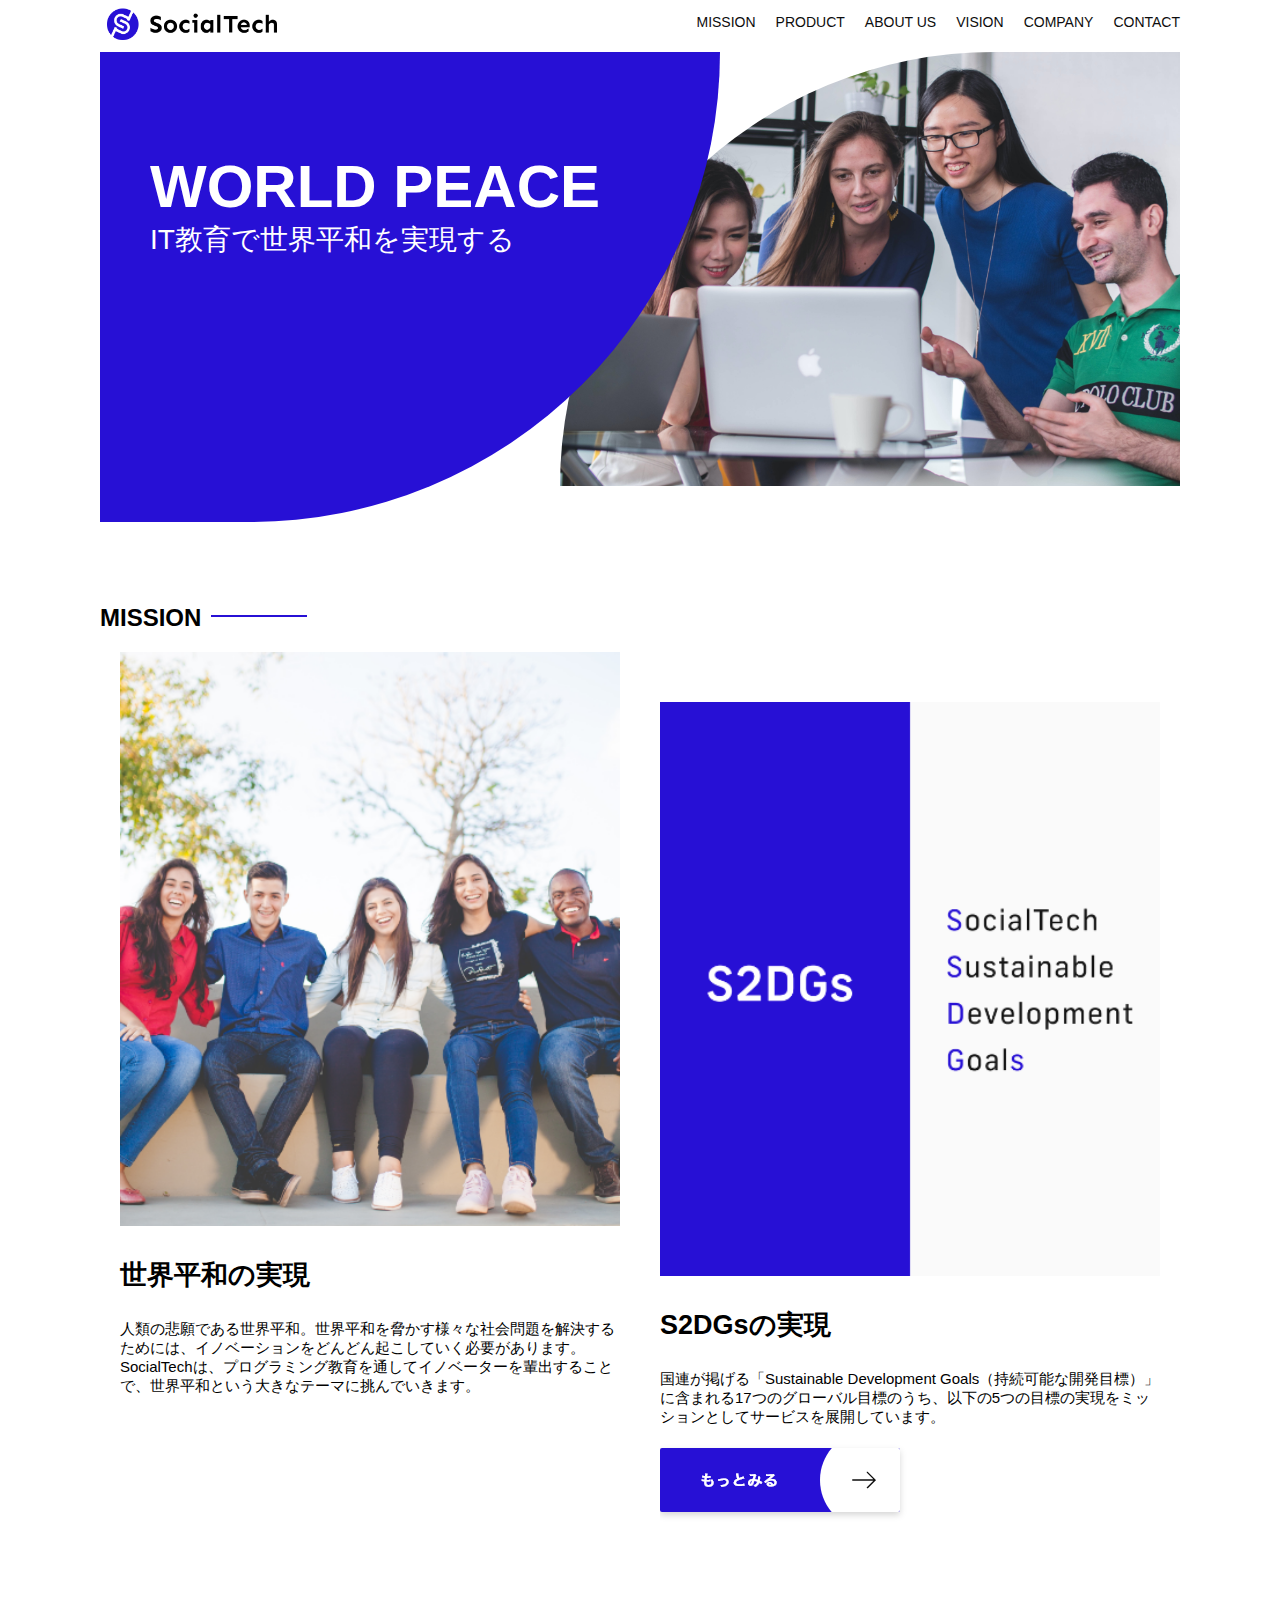
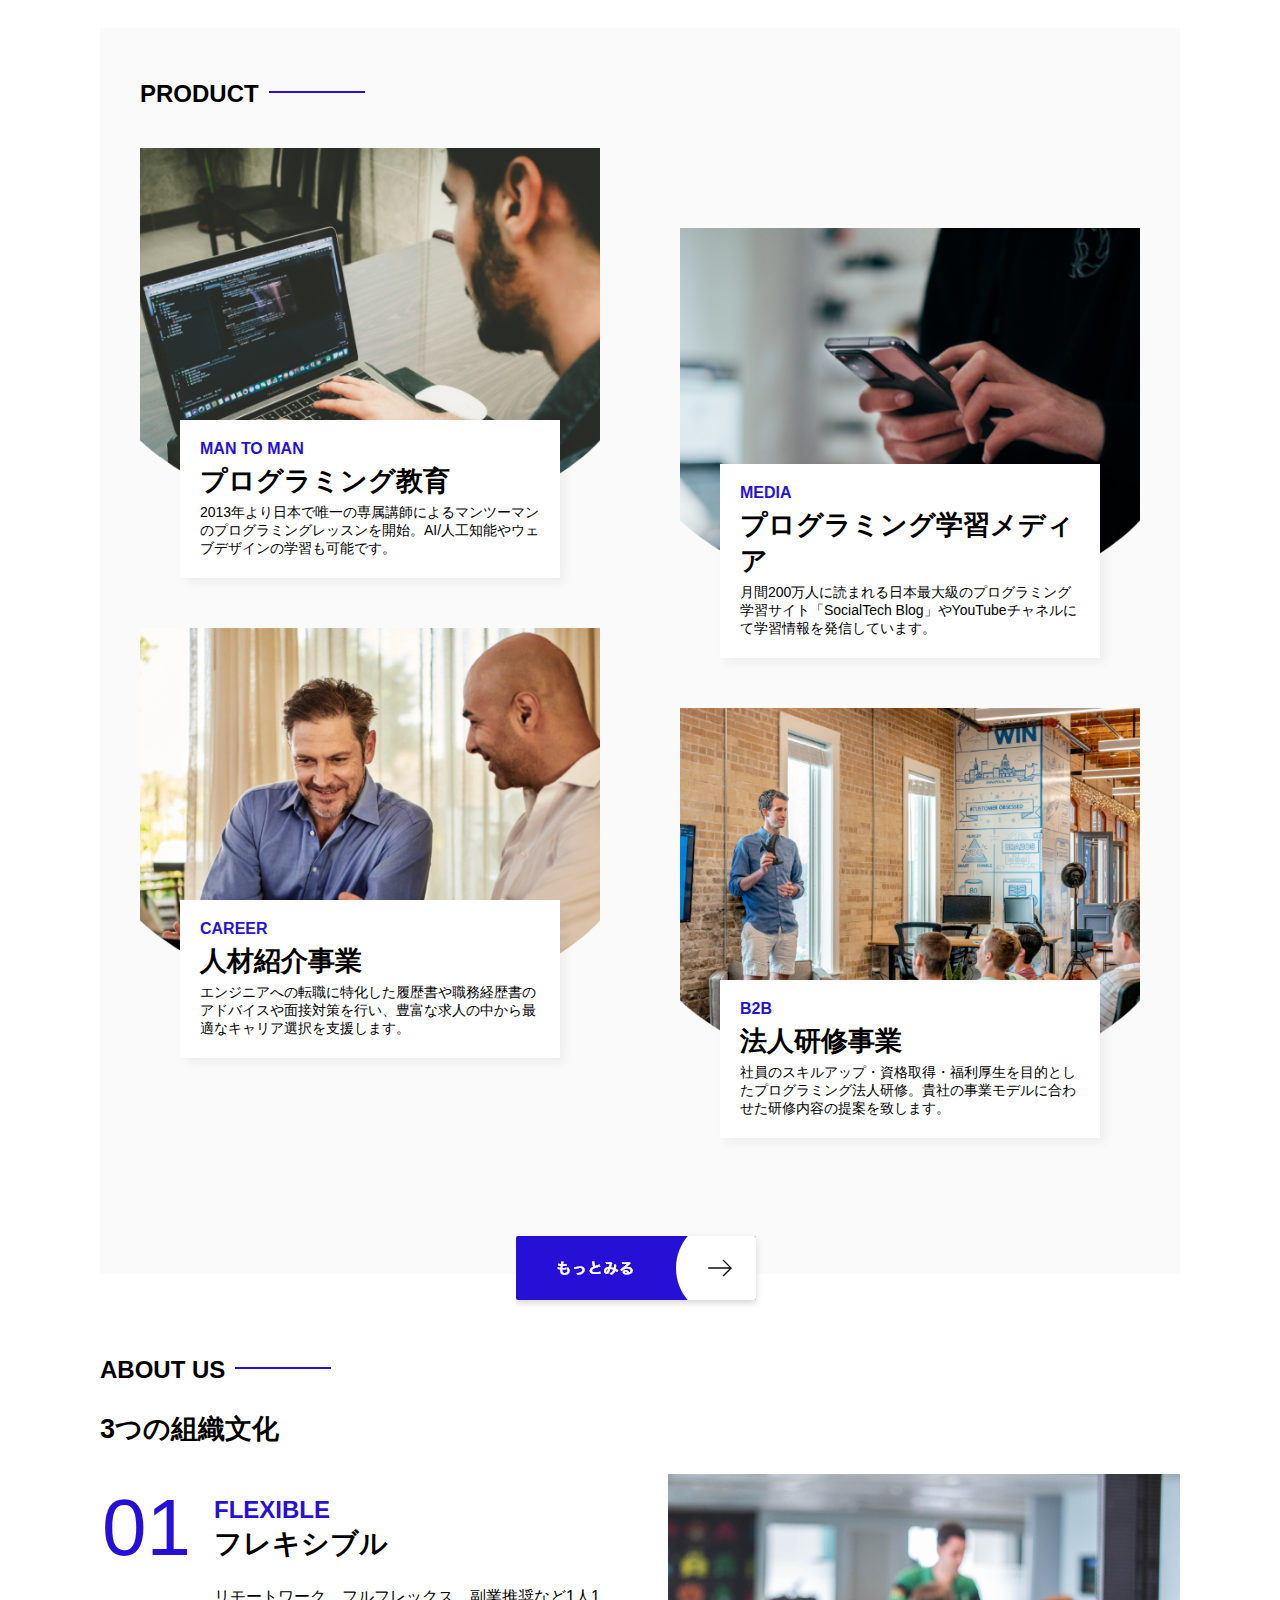
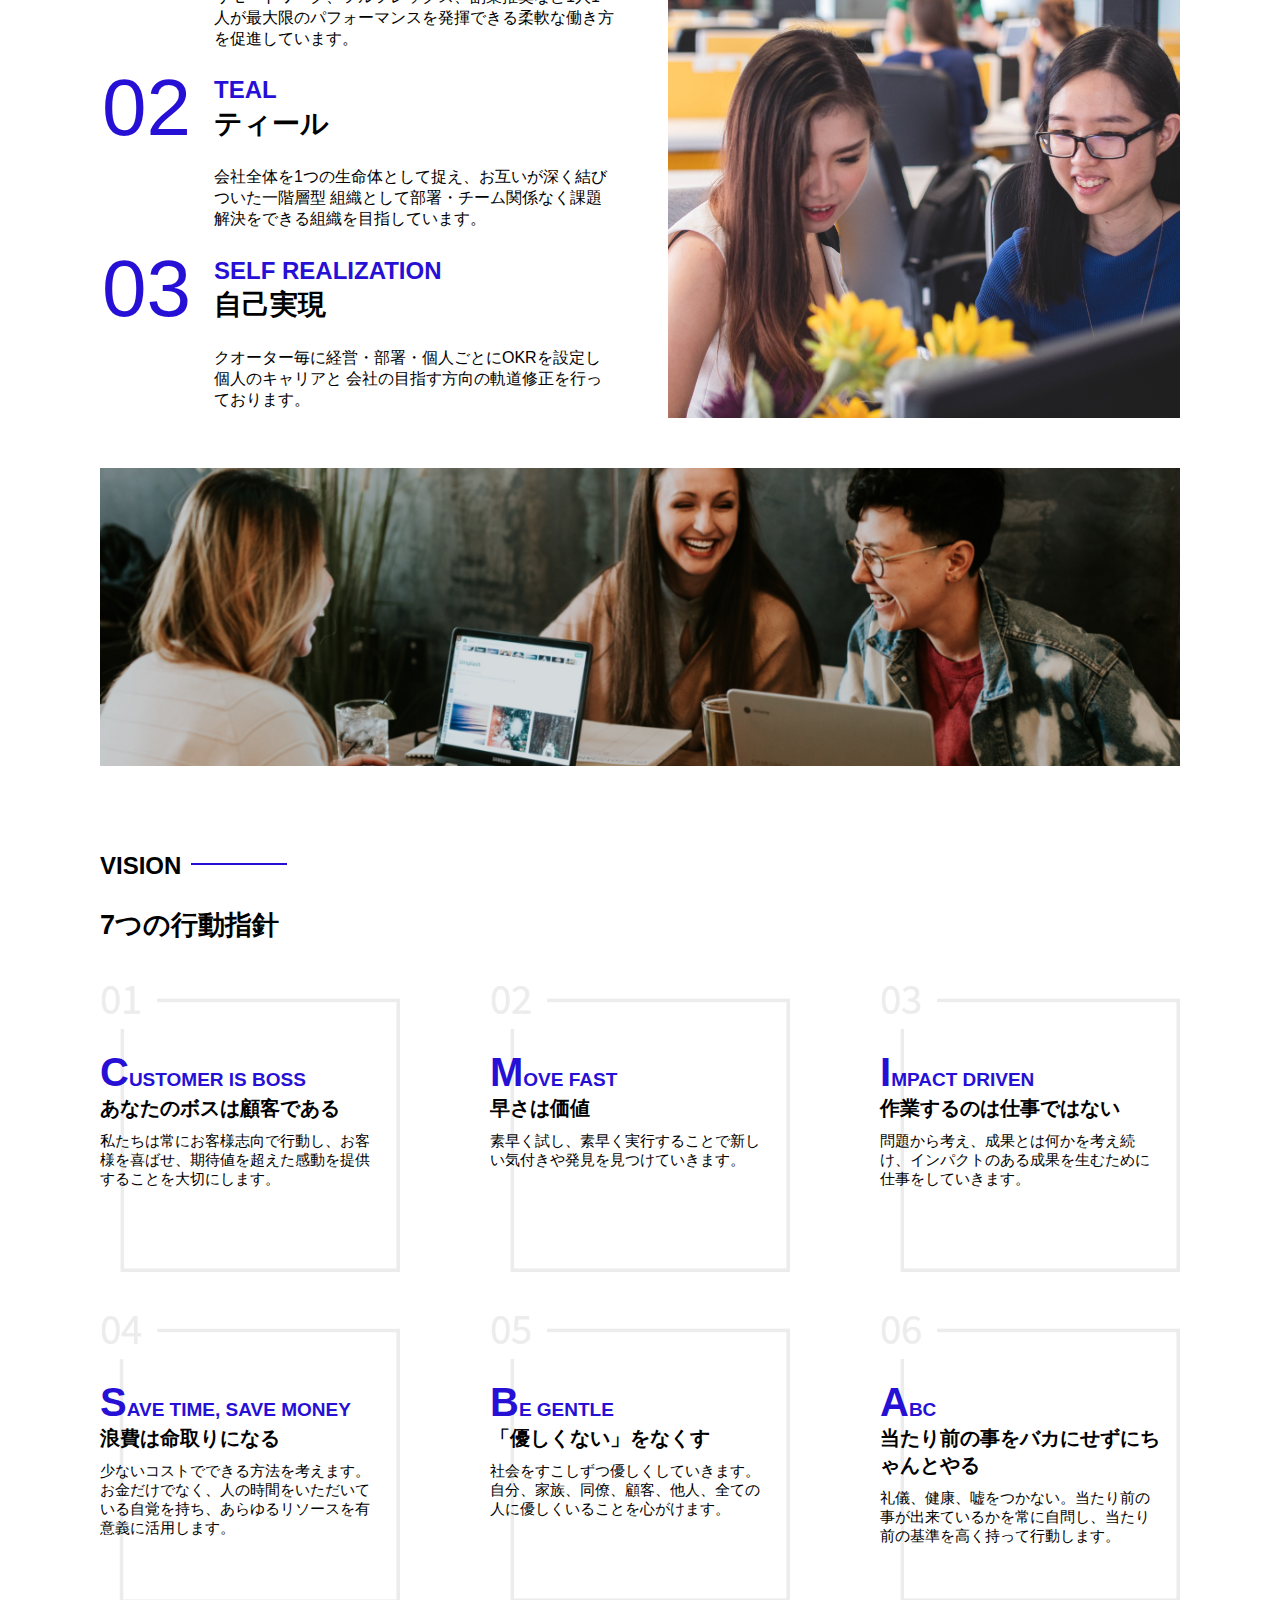
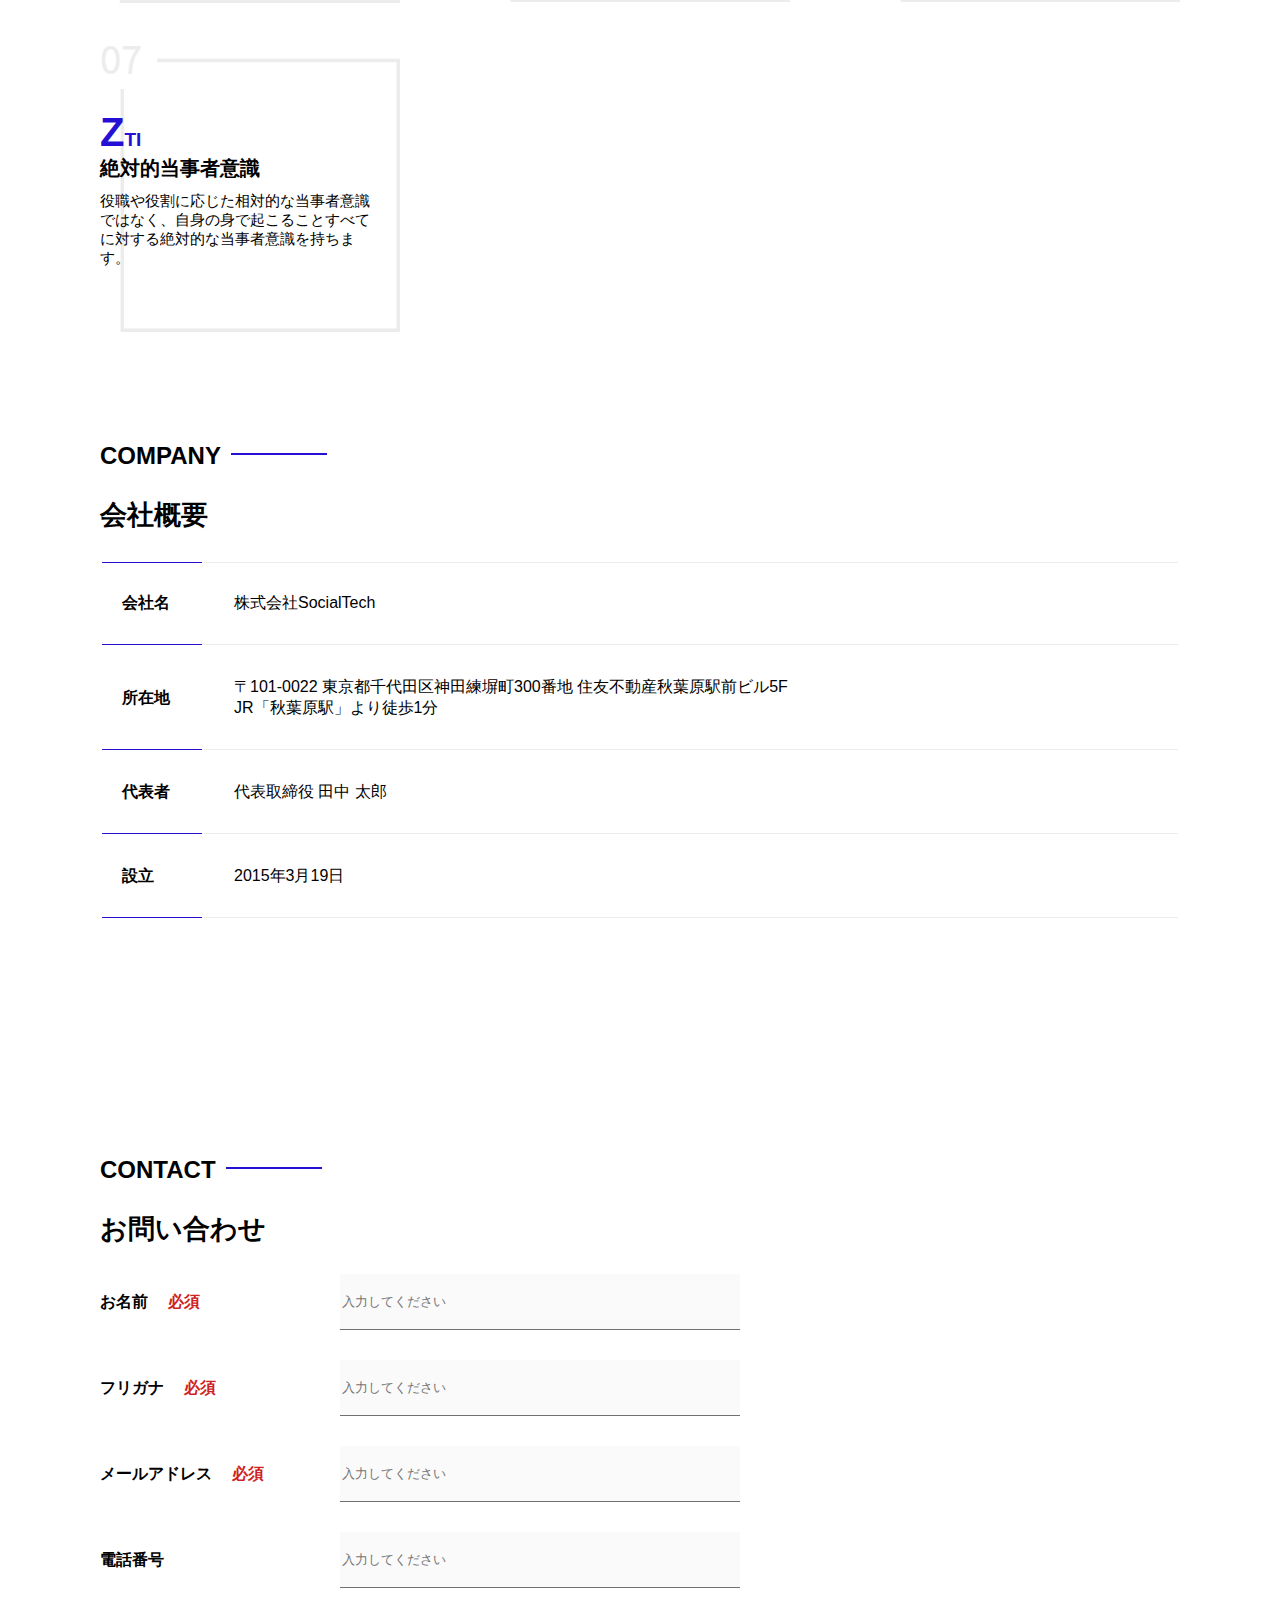
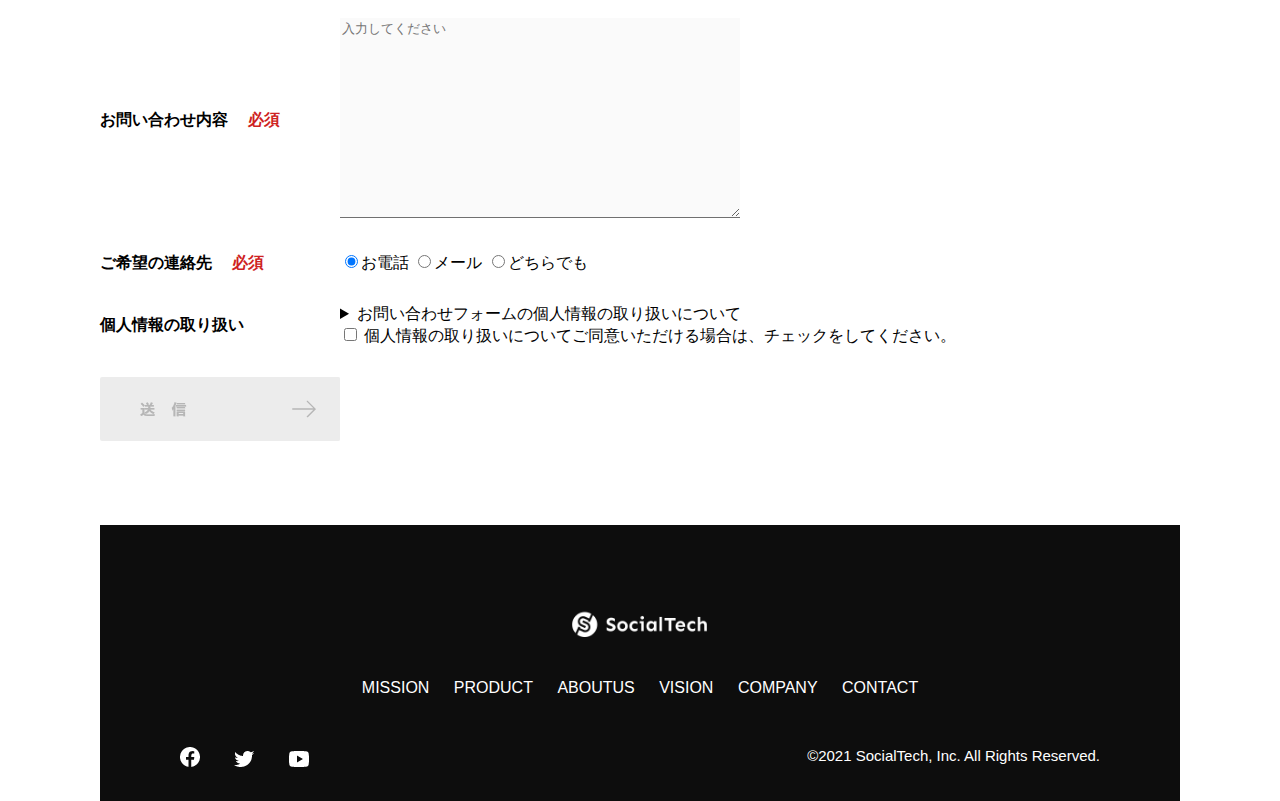
==== index.html @ 20099393 "初回コミット" ====
<!DOCTYPE html>
<html>
<head>
  <title>SocialTech</title>
  <meta charset="UTF-8">
  <meta name="description" content="SocialTechはEdTech業界のリーディングカンパニーを目指します。">
  <meta name="viewport" content="width=device-width, intial-scale=1.0">
  <link rel="stylesheet" href="style.css">
</head>
<body>
  <!--ヘッダー-->
  <header>
      <!--ロゴ-->
      <a href="index.html" id="logo">
        <img src="images/logo.png" alt="トップページに戻る"></a>

      <!--PC用ナビゲーション-->
      <nav id="nav-pc">
        <ul>
          <li><a href="mission.html">MISSION</a></li>
          <li><a href="product.html">PRODUCT</a></li>
          <li><a href="index.html#aboutus">ABOUT US</a></li>
          <li><a href="index.html#vision">VISION</a></li>
          <li><a href="index.html#company">COMPANY</a></li>
          <li><a href="index.html#contact">CONTACT</a></li>
        </ul>
      </nav>
        <!-- スマホ用メニューボタン -->
        <button id="menu-sp" onclick="document.getElementById('nav-sp').style.display = 'block'">
          <img src="images/button-menu.png" alt="ナビゲーションを開く">
        </button>
         <!-- スマホ用ナビゲーション -->
         <div id="nav-sp">
          <button id="close" onclick="document.getElementById('nav-sp').style.display = 'none'">
            <img src="images/button-close.png" alt="ナビゲーションを閉じる">
          </button>
  
          <nav>
            <ul>
              <li>
                <a id="logo-sp" href="index.html" onclick="document.getElementById('nav-sp').style.display = 'none'"><img src="images/logo-sp.png" alt="トップページに戻る"></a>
              </li>
              <li><a class="menu" href="mission.html" onclick="document.getElementById('nav-sp').style.display = 'none'">MISSION</a></li>
              <li><a class="menu" href="product.html" onclick="document.getElementById('nav-sp').style.display = 'none'">PRODUCT</a></li>
              <li><a class="menu" href="index.html#aboutus" onclick="document.getElementById('nav-sp').style.display = 'none'">ABOUT US</a></li>
              <li><a class="menu" href="index.html#vision" onclick="document.getElementById('nav-sp').style.display = 'none'">VISION</a></li>
              <li><a class="menu" href="index.html#company" onclick="document.getElementById('nav-sp').style.display = 'none'">COMPANY</a></li>
              <li><a class="menu" href="index.html#contact" onclick="document.getElementById('nav-sp').style.display = 'none'">CONTACT</a></li>
            </ul>
          </nav>
          <div id="sns">
            <a href="https://www.facebook.com/sejuku2013">
              <img src="images/button-facebook.png" alt="Facebookのリンク">
            </a>
            <a href="https://twitter.com/samuraijuku">
              <img src="images/button-twitter.png" alt="Twitterのリンク">
            </a>
            <a href="https://www.youtube.com/channel/UCCFOQO5aDK0xXam4cUQXT8g">
              <img src="images/button-youtube.png" alt="YouTubeのリンク">
            </a>
          </div>
        </div>
  </header>
  <main>
    <article>
      <!-- メインビジュアル -->
      <section id="main-visual">
        <div id="main-message">
          <h1>WORLD PEACE</h1>
          <p>IT教育で世界平和を実現する</p>
        </div>
        <img src="images/index/index-main.png" alt="PCの周りに集まる多国籍の仲間たち">
      </section>
      <!-- ミッション -->
       <section id="mission">
        <h2 class="index-h2">MISSION</h2>
        <div id="mission-flex">
          <div>
            <img id="mission-photo" src="images/index/index-mission.png" alt="屋外のベンチで写真を撮影する多国籍の仲間たち">
            <h3>世界平和の実現</h3>
            <p>人類の悲願である世界平和。世界平和を脅かす様々な社会問題を解決するためには、イノベーションをどんどん起こしていく必要があります。SocialTechは、プログラミング教育を通してイノベーターを輩出することで、世界平和という大きなテーマに挑んでいきます。
            </p>
          </div>
          <div>
            <img id="s2dgs" src="images/index/s2dgs.png" alt="S2DGs">
            <h3>S2DGsの実現</h3>
            <p>国連が掲げる「Sustainable Development Goals（持続可能な開発目標）」に含まれる17つのグローバル目標のうち、以下の5つの目標の実現をミッションとしてサービスを展開しています。</p>
            <a href="mission.html">
              <img src="images/button-more.png" alt="もっとみる">
            </a>
          </div>
       </section>
       <!-- プロダクト -->
        <section id="product">
          <h2 class="index-h2">PRODUCT</h2>
           <div class="product-flex">
            <div id="product-left">
                <div>
                  <img class="product-photo" src="images/index/index-mantoman.png" alt="PCでコードを書く男性">
                  <div class="product-explain">
                  <span>MAN TO MAN</span>
                  <h3>プログラミング教育</h3>
                  <p>2013年より日本で唯一の専属講師によるマンツーマンのプログラミングレッスンを開始。AI/人工知能やウェブデザインの学習も可能です。</p>
                </div>
            </div>
            <div>
              <img class="product-photo" src="images/index/index-career.png" alt="笑顔で話し合う2人の男性">
              <div class="product-explain">
                <span>CAREER</span>
                <h3>人材紹介事業</h3>
                <p>エンジニアへの転職に特化した履歴書や職務経歴書のアドバイスや面接対策を行い、豊富な求人の中から最適なキャリア選択を支援します。</p>
              </div>
            </div>
            </div>
            <div id="product-right">
              <div>
                <img class="product-photo" src="images/index/index-media.png" alt="スマートフォンを操作する人">
                <div class="product-explain">
                  <span>MEDIA</span>
                  <h3>プログラミング学習メディア</h3>
                  <p>月間200万人に読まれる日本最大級のプログラミング学習サイト「SocialTech Blog」やYouTubeチャネルにて学習情報を発信しています。</p>
                </div>
              </div>
              <div>
                <img class="product-photo" src="images/index/index-b2b.png" alt="講演中の男性とそれを聴く人々">
                <div class="product-explain">
                  <span>B2B</span>
                  <h3>法人研修事業</h3>
                  <p>社員のスキルアップ・資格取得・福利厚生を目的としたプログラミング法人研修。貴社の事業モデルに合わせた研修内容の提案を致します。</p>
                </div>
              </div>
            </div>
            </div>
          <div id="product-more">
            <a href="product.html">
              <img src="images/button-more.png" alt="もっとみる">
            </a>
           </div>
       </section>
        <!-- ABOUT US -->
        <section id="aboutus">
          <h2 class="index-h2">ABOUT US</h2>
          <h3>3つの組織文化</h3>
          <div>
            <table class="culture-table">
              <tr>
                <td class="culture-num">01</td>
                <th><span class="culture-en">FLEXIBLE</span><br>フレキシブル</th>
              </tr>
              <tr>
                <td>
                  <!-- 空のセル -->
                </td>
                <td class="culture-description">リモートワーク、フルフレックス、副業推奨など1人1人が最大限のパフォーマンスを発揮できる柔軟な働き方を促進しています。</td>
              </tr>
              <tr>
                <td class="culture-num">02</td>
                <th><span class="culture-en">TEAL</span><br>ティール</th>
              </tr>
              <tr>
                <td>
                  <!-- 空のセル -->
                </td>
                <td class="culture-description">会社全体を1つの生命体として捉え、お互いが深く結びついた一階層型 組織として部署・チーム関係なく課題解決をできる組織を目指しています。</td>
              </tr>
              <tr>
                <td class="culture-num">03</td>
                <th><span class="culture-en">SELF REALIZATION</span><br>自己実現</th>
              </tr>
              <tr>
                <td>
                  <!-- 空のセル -->
                </td>
                <td class="culture-description">クオーター毎に経営・部署・個人ごとにOKRを設定し個人のキャリアと 会社の目指す方向の軌道修正を行っております。</td>
              </tr>
            </table>
              <img class="culture-img" src="images/index/index-aboutus1.png" alt="笑顔で話し合う2人の女性">
          </div>
            <img class="culture-img2" src="images/index/index-aboutus2.png" alt="笑顔で話し合う3人の男女">
        </section>
      <!-- VISION -->
       <section id="vision">
        <h2 class="index-h2">VISION</h2>
        <h3>7つの行動指針</h3>
        <div>
          <div class="vision-box">
            <img src="images/index/vision-01.png" alt="01">
            <div>
              <h4>CUSTOMER IS BOSS</h4>
              <h5>あなたのボスは顧客である</h5>
              <p>私たちは常にお客様志向で行動し、お客様を喜ばせ、期待値を超えた感動を提供することを大切にします。</p>
            </div>
          </div>
          <div class="vision-box">
            <img src="images/index/vision-02.png" alt="02">
            <div>
              <h4>MOVE FAST</h4>
              <h5>早さは価値</h5>
              <p>素早く試し、素早く実行することで新しい気付きや発見を見つけていきます。</p>
            </div>
          </div>
          <div class="vision-box">
            <img src="images/index/vision-03.png" alt="03">
            <div>
              <h4>IMPACT DRIVEN</h4>
              <h5>作業するのは仕事ではない</h5>
              <p>問題から考え、成果とは何かを考え続け、インパクトのある成果を生むために仕事をしていきます。</p>
            </div>
          </div>
          <div class="vision-box">
            <img src="images/index//vision-04.png" alt="04">
            <div>
              <h4>SAVE TIME, SAVE MONEY</h4>
              <h5>浪費は命取りになる</h5>
              <p>少ないコストでできる方法を考えます。お金だけでなく、人の時間をいただいている自覚を持ち、あらゆるリソースを有意義に活用します。</p>
            </div>
          </div>
          <div class="vision-box">
            <img src="images/index/vision-05.png" alt="05">
            <div>
              <h4>BE GENTLE</h4>
              <h5>「優しくない」をなくす</h5>
              <p>社会をすこしずつ優しくしていきます。自分、家族、同僚、顧客、他人、全ての人に優しくいることを心がけます。</p>
            </div>
          </div>
          <div class="vision-box">
            <img src="images/index/vision-06.png" alt="06">
            <div>
              <h4>ABC</h4>
              <h5>当たり前の事をバカにせずにちゃんとやる</h5>
              <p>礼儀、健康、嘘をつかない。当たり前の事が出来ているかを常に自問し、当たり前の基準を高く持って行動します。</p>
            </div>
          </div>
          <div class="vision-box">
            <img src="images/index/vision-07.png" alt="07">
            <div>
              <h4>ZTI</h4>
              <h5>絶対的当事者意識</h5>
              <p>役職や役割に応じた相対的な当事者意識ではなく、自身の身で起こることすべてに対する絶対的な当事者意識を持ちます。</p>
            </div>
          </div>
        </div>
       </section>
       <!-- COMPANY -->
       <section id="company">
        <h2 class="index-h2">COMPANY</h2>
        <h3>会社概要</h3>
            <table id="company-table">
              <tr>
                <th class="tableheader tableheader-first">会社名</th>
                <td class="cell cell-first">株式会社SocialTech</td>
              </tr>
              <tr>
                <th class="tableheader">所在地</th>
                <td class="cell">〒101-0022 東京都千代田区神田練塀町300番地 住友不動産秋葉原駅前ビル5F<br>JR「秋葉原駅」より徒歩1分</td>
              </tr>
              <tr>
                <th class="tableheader">代表者</th>
                <td class="cell">代表取締役 田中 太郎</td>
              </tr>
              <tr>
                <th class="tableheader">設立</th>
                <td class="cell">2015年3月19日</td>
              </tr>
            </table>
 <iframe 
src="https://www.google.com/maps/embed?pb=!1m18!1m12!1m3!1d3240.0688551336807!2d139.7720776771055!3d35.69992317258124!2m3!1f0!2f0!3f0!3m2!1i1024!2i768!4f13.1!3m3!1m2!1s0x60188fee13660e23%3A0x77137876edf742ac!2z5L2P5Y-L5LiN5YuV55Sj56eL6JGJ5Y6f6aeF5YmN44OT44Or!5e0!3m2!1sja!2sjp!4v1704858013291!5m2!1sja!2sjp" 
 style="border: 0" allowfullscreen="" loading="lazy">
</iframe>
      </section>
      <!-- お問い合わせフォーム -->
       <section id="contact">
        <h2 class="index-h2">CONTACT</h2>
        <h3>お問い合わせ</h3>
        <form>
          <div>
            <div class="contact-heading">
              <label class="contact-label">お名前<span class="contact-span">必須</span></label>
            </div>
            <div>
              <input type="text" name="name" placeholder="入力してください" class="contact-textbox">
            </div>
          </div>
          <div>
            <div class="contact-heading">
              <label class="contact-label">フリガナ<span class="contact-span">必須</span></label>
            </div>
            <div>
              <input type="text" name="hurigana" placeholder="入力してください" class="contact-textbox">
            </div>
          </div>
          <div>
            <div class="contact-heading">
              <label class="contact-label">メールアドレス<span class="contact-span">必須</span></label>
            </div>
            <div>
              <input type="text" name="email" placeholder="入力してください" class="contact-textbox">
            </div>
          </div>
          <div>
            <div class="contact-heading">
              <label class="contact-label">電話番号</label>
            </div>
            <div>
              <input type="text" name="tel" placeholder="入力してください" class="contact-textbox">
            </div>
          </div>
          <div>
            <div class="contact-heading">
              <label class="contact-label">お問い合わせ内容<span class="contact-span">必須</span></label>
            </div>
            <div>
              <textarea class="contact-textarea" placeholder="入力してください" name="message"></textarea>
            </div>
          </div>
          <div>
            <div class="contact-heading">
              <label class="contact-label">ご希望の連絡先<span class="contact-span">必須</span></label>
            </div>
            <div>
              <input class="radiobutton" type="radio" value="tel" name="contact" checked><label>お電話</label>
              <input class="radiobutton" type="radio" value="mail" name="contact"><label>メール</label>
              <input class="radiobutton" type="radio" value="both" name="contact"><label>どちらでも</label>
            </div>
          </div>
          <div>
            <div class="contact-heading">
              <label class="contact-label">個人情報の取り扱い</label>
            </div>
            <div>
              <details>
                <summary>お問い合わせフォームの個人情報の取り扱いについて</summary>
                <div>
                  <dl>
                    <dt>１．組織の名称又は氏名</dt>
                    <dd>株式会社SocialTech</dd>
                    <dt>２．個人情報保護管理者（若しくはその代理人）の氏名又は職名、所属及び連絡先</dt>
                    <dd>
                      <p>鈴木 一郎 コーポレート部</p>
                      <p>メールアドレス：samurai@example.com</p>
                      <p>TEL：03-1234-5678</p>
                    </dd>
                    <dt>３．個人情報の利用目的</dt>
                    <dd>
                      <ul>
                        <li>本サービス及び本サービスに関連する情報の提供又はそれらに関する連絡のため</li>
                        <li>ユーザーの本人確認のため</li>
                        <li>当社サービスのご案内のため</li>
                        <li>当社の商品等の広告または宣伝（電子メールによるものを含むものとします。）</li>
                      </ul>
                    </dd>
                    <dt>４．個人情報の取り扱い業務の委託</dt>
                    <dd>個人情報の取扱業務の全部または一部を外部に業務委託する場合があります。その際、弊社は、個人情報を適切に保護できる管理体制を敷き実行していることを条件として委託先を厳選したうえで、機密保持契約を委託先と締結し、お客様の個人情報を厳密に管理させます。</dd>
                    <dt>５．個人情報の開示等の請求</dt>
                    <dd>
                      お客様は、弊社に対してご自身の個人情報の開示等（利用目的の通知、開示、内容の訂正・追加・削除、利用の停止または消去、第三者への提供の停止）に関して、当社問合わせ窓口に申し出ることができます。<br>
                      その際、弊社はお客様ご本人を確認させていただいたうえで、合理的な期間内に対応いたします。<br>
                      なお、個人情報に関する弊社問合わせ先は、次の通りです。
                    </dd>
                    <dd>
                      <p>株式会社SocialTech　個人情報問合せ窓口</p>
                      <p>〒150-0043　東京都千代田区神田練塀町300番地 住友不動産秋葉原駅前ビル5F</p>
                      <p>メールアドレス：samurai@example.com　TEL：03-1234-5678</p>
                    </dd>

                    <dt>６．個人情報を提供されることの任意性について</dt>
                    <dd>お客様がご自身の個人情報を弊社に提供されるか否かは、お客様のご判断によりますが、もしご提供されない場合には、適切なサービスが提供できない場合がありますので予めご了承ください。</dd>
                  </dl>
                </div>
              </details>
              <input type="checkbox" name="agree">
              <span>個人情報の取り扱いについてご同意いただける場合は、チェックをしてください。</span>
            </div>
          </div>
            <input type="image" src="images/button-submit.png" alt="送信する">
        </form>
       </section>
    </article>
  </main>
    <footer>
      <div id="footer-logo">
        <img src="images/logo-sp.png" alt="SocialTech">
      </div>
        <div id="footer-link">
          <a href="mission.html">MISSION</a>
          <a href="product.html">PRODUCT</a>
          <a href="index.html#aboutus">ABOUTUS</a>
          <a href="index.html#vision">VISION</a>
          <a href="index.html#company">COMPANY</a>
          <a href="index.html#contact">CONTACT</a>
        </div>
          <div id="sns-footer">
            <div class="sns-btns">
              <a href="https://www.facebook.com/sejuku2013"><img src="images/button-facebook.png" alt="Facebookのリンク"></a>
              <a href="https://twitter.com/samuraijuku"><img src="images/button-twitter.png" alt="Twitterのリンク"></a>
              <a href="https://www.youtube.com/channel/UCCFOQO5aDK0xXam4cUQXT8g"><img src="images/button-youtube.png" alt="YouTubeのリンク"></a>
            </div>
            <p id="copyright">&copy;2021 SocialTech, Inc. All Rights Reserved.</p>
          </div>
    </footer>
</body>
</html>
---- style.css ----
/* PC、スマホ共通スタイル */
* {
  box-sizing: border-box;
}

p {
  font-size: 15px;
}

body {
  max-width: 1080px;
  margin: 0 auto 0 auto;
  font-family: "Source Sans Pro", "Hiragino Kaku Gothic ProN", Meiryo, Arial, sans-serif;
}

/* ヘッダー */
header {
  display: flex;
  justify-content: space-between;
}

/* ナビゲーションのレイアウト */
#nav-pc {
  font-size: 14px;
}

#nav-pc ul {
  display: flex;
  padding-left: 0;
}

#nav-pc li {
  list-style: none;
}

/* ナビゲーションのリンクの装飾設定 */
#nav-pc a {
  text-decoration: none;
  margin-left: 20px;
  color: #0d0d0d;
}

#nav-pc a:hover {
  text-decoration: underline;
}

/* スマホ用ナビを非表示 */
#nav-sp,
#menu-sp {
  display: none;
}

/* メインビジュアル */
#main-visual {
  position: relative;
  height: 470px;
}

#main-message {
  position: absolute;
  top: 0;
  left: 0;
  background-color: #2710d5;
  color:  #ffffff;
  border-radius:  0 0 476px 0;
  max-width: 620px;
  height:  100%;
  width: 100%;
  z-index: 11;
}

#main-message > h1 {
  font-size: 60px;
  margin: 100px 0 0 50px;
}
#main-message > p {
  font-size: 28px;
  margin: 0 0 0 50px;
}

#main-visual > img {
  max-width: 620px;
  border-radius: 476px 0 0 0;
  position: absolute;
  top: 0;
  right: 0;
  z-index: 10;
}

/* 見出し */
h2 {
  margin: 40px 0 0 0;
}

h2::after {
  content: url("images/line.png");
  margin-left: 10px;
}

h3 {
  font-size: 27px;
}

/* ミッション */
#mission {
  margin: 80px auto 80px auto;
}

#mission-flex {
  display: flex;
}

#mission-flex > div {
  width: 50%;
  margin: 20px;
}

#mission-photo {
  width: 100%;
}

#s2dgs {
  margin-top: 50px;
  width: 100%;
}

/* プロダクト */
#product {
  background-color: #fafafa;
  margin: 80px 0 80px 0;
  padding: 10px 40px 0px 40px;
}

/* 外枠 */
#product .product-flex {
  margin-top: 40px;
  display: flex;
}

/* 左のカラム */
#product-left {
  width: 50%;
  margin-right: 20px;
}

/* 右のカラム */
#product-right {
  width: 50%;
  margin-left: 20px;
  margin-top: 80px;
}

/* 画像＋説明の枠 */
#product-left > div {
  position: relative;
  height: 480px;
  margin-right: 20px;
}
#product-right > div {
  position: relative;
  height: 480px;
  margin-left: 20px;
}

/* 画像 */
.product-photo {
  width: 100%;
}

 /* 説明文の枠 */
 .product-explain {
  background-color: #ffffff;
  position: absolute;
  left: 0;
  bottom: 50px;
  margin: 0 40px 0 40px;
  padding: 20px;
  box-shadow: 5px 5px 10px rgba(0, 0, 0, 0.05);
}

/* 説明文の英語 */
.product-explain > span {
  color: #2710d5;
  font-weight: bold;
  font-size: 16px;
  margin: 0;
}

/* 説明文の見出し */
.product-explain > h3 {
  margin: 5px 0 5px 0;
}

/* 説明文 */
.product-explain > p {
  font-size: 14px;
  margin: 0;
}

/* もっと見るボタン */
#product-more {
  text-align: center;
}

#product-more a {
  position: relative;
  bottom: -42px;
}

/* ABOUT US */
#aboutus {
  margin: 80px auto 80px auto;
}

/* 3つの組織文化と画像を入れる枠 */
#aboutus > div {
  display: flex;
}

/* 画像 */
.culture-img {
  width: 50%;
  align-self: flex-start;
}

.culture-img2 {
  margin-top: 50px;
  width: 100%;
}

/* 3つの組織文化の表 */
.culture-table {
  margin-right: 50px;
}

/* 番号 */
.culture-num {
  font-size: 80px;
  color: #2710d5;
  padding: 0 20px 0 0;
}

/* 見出し */
.culture-table th {
  text-align: left;
  font-size: 28px;
  font-weight: bold;
}

/* 組織文化英語 */
.culture-en {
  color: #2710d5;
  font-size: 24px;
}

/* 説明文 */
.product-description {
  margin: 0;
}

  /* ビジョン */
  #vision {
    margin: 80px auto 80px auto;
  }
  
  /* セクション内の外枠*/
  #vision > div {
    display: flex;
    justify-content: space-between;
    flex-wrap: wrap;
  }
  
  /*7つの行動指針の枠*/
  .vision-box {
    width: 300px;
    height: 300px;
    margin-bottom: 30px;
    position: relative;
  }

  .vision-box > img {
    width: 100%;
    position: relative;
    z-index: 30;
  }
  
  .vision-box > div {
    position: absolute;
    top: 0;
    left: 0;
    z-index: 31;
    margin-right: 20px;
  }
  
  .vision-box > div > h4 {
    color: #2710d5;
    font-size: 19px;
    margin: 80px 0 0 0;
  }
  
  .vision-box > div > h4::first-letter {
    font-size: 40px;
  }
  
  .vision-box > div > h5 {
    font-size: 20px;
    margin: 0 0 0 0;
  }
  
  .vision-box > div > p {
    margin: 10px 0 0 0;
  }

    /* 会社概要 */
    #company {
      margin: 80px auto 80px auto;
    }

    #company-table {
      width: 100%;
    }
    
    .tableheader {
      text-align: left;
      padding: 20px;
      border-bottom-color: #2710d5;
      border-bottom-width: 1px;
      border-bottom-style: solid;
      width: 100px;
    }
    
    .tableheader-first {
      border-top-color: #2710d5;
      border-top-width: 1px;
      border-top-style: solid;
    }
    
    .cell {
      padding: 30px;
      border-bottom-color: #ececec;
      border-bottom-width: 1px;
      border-bottom-style: solid;
    }
    
    .cell-first {
      border-top-color: #ececec;
      border-top-width: 1px;
      border-top-style: solid;
    }

     /* お問い合わせ */
  #contact {
    margin: 80px auto 80px auto;
  }
  
  /* 外枠 */
  #contact > form > div {
    display: flex;
    flex-direction: row;
    flex-wrap: wrap;
    padding-bottom: 30px;
  }

    /* 左列の見出し */
    .contact-heading {
      width: 240px;
      align-self: center;
    }
    /* 見出しのラベル */
    .contact-label {
      font-weight: bold;
    }
    /* 必須 */
    .contact-span {
      color: #ce2222;
      margin: 0 0 0 20px;
      font-weight: bold;
    }

     /* テキストボックス */
  .contact-textbox {
    border-top: 0px;
    border-left: 0px;
    border-right: 0px;
    border-bottom-width: 1px;
    border-bottom-color: #707070;
    border-style: solid;
    background-color: #fafafa;
    width: 400px;
    height: 56px;
  }
  
  /* お問い合わせ内容のテキストエリア */
  .contact-textarea {
    border-top: 0px;
    border-left: 0px;
    border-right: 0px;
    border-bottom-width: 1px;
    border-bottom-color: #707070;
    background-color: #fafafa;
    width: 400px;
    height: 200px;
}

 /* 個人情報の取り扱い */
 #contact dt {
  font-weight: bold;
}

#contact dd {
  margin: 0 0 16px 0;
}

#contact dd p {
  margin: 0;
}

#contact dd ul {
  padding-left: 0;
}

#contact dd li {
  margin-bottom: 0;
  list-style: none;
}

 /* フッター */
 footer {
  background-color: #0d0d0d;
  text-align: center;
  padding: 80px 80px 30px 80px;
}

#footer-logo {
  margin-bottom: 30px;
}

#footer-link {
  margin-bottom: 50px;
}

#footer-link > a {
  text-decoration: none;
  margin: 10px;
  color: #ffffff;
}

#footer-link > a:hover {
  text-decoration: underline;
}

#sns-footer {
  display: flex;
  justify-content: space-between;
  text-align: left;
}

#sns-footer a {
  margin-right: 30px;
}

#copyright {
  color: #ffffff;
  margin: 0;
}

/* mission.html用スタイル */
  /* ミッションのメインビジュアル */
  .mission-main-inner {
    background-image: url("images/mission/mission-main.png");
    background-repeat: no-repeat;
    background-position-y: center;
  }
  
  #mission-title {
    background-color: #2710d5;
    width: 368px;
    color: #ffffff;
    height: 496px;
    border-radius: 0 248px 248px 0;
    position: relative;
  }
  
  #mission-title h1 {
    position: absolute;
    top: 0;
    left: 100px;
    font-size: 80px;
    line-height: 1;
  }
  
  #mission-title h1 span {
    font-size: 26px;
  }
  
  #mission-title > p {
    position: absolute;
    top: 350px;
    left: 100px;
    font-size: 16px;
  }

  /* ミッションページ　S2DGSの設定 */
  #mission-s2dgs {
    padding: 20px;
  }
  
  .mission-h2 {
    color: #2710d5;
    font-size: 40px;
  }
  
  .mission-h2::after {
    content: none;
  }

  /* ミッションページ　5つのゴールの設定 */
  #mission-five-goals {
    padding: 20px;
    display: flex;
  }
  
  #mission-five-goals .five-goals-image {
    width: 30%;
    padding: 20px;
  }
  
  #mission-five-goals .five-goals-image img {
    width: 100%;
  }
  
  #mission-five-goals .five-goals-read {
    width: 70%;
    padding: 20px;
  }
  
  #mission-five-goals .five-goals-read > div {
    margin-bottom: 40px;
  }
  
  .fivegoals-image-right {
    float: right;
    margin: 20px;
  }
  
  .fivegoals-image-left {
    float: left;
    margin: 20px;
  }
  
  .fivegoals-number {
    color: #2710d5;
    font-size: 48px;
    font-weight: bold;
    margin: 0;
  }
  
  .fivegoals-h3 {
    font-size: 28px;
    margin: 0;
  }
  
  .fivegoals-p {
    margin: 0;
  }

    /* プロダクトページ */
    .product-main-inner {
      background-image: url("images/product/product-main.png");
      background-repeat: no-repeat;
      background-position-y: center;
    }
    
    #product-title {
      background-color: #2710d5;
      width: 368px;
      color: #ffffff;
      height: 496px;
      border-radius: 0 248px 248px 0;
      position: relative;
    }
    
    #product-title h1 {
      position: absolute;
      top: 0;
      left: 100px;
      font-size: 80px;
      line-height: 1;
    }
    
    #product-title h1 span {
      font-size: 26px;
    }
    
    #product-title > p {
      position: absolute;
      top: 350px;
      left: 100px;
      font-size: 16px;
    }
  
     /* セクション */
  .product-section {
    display: flex;
    padding: 20px 20px 0;
  }
  
  .product-section .product-section-img {
    width: 450px;
  }
  
  /* 左が画像のセクション*/
  .product-section-left .product-section-img img {
    width: 100%;
    padding: 0 40px 30px 0;
    border-radius: 0 432px 0 0;
  }
  
  .product-section-left .product-read {
    width: 50%;
    flex-grow: 1;
  }
  
  .product-section-left .product-read p {
    margin-bottom: 0;
  }
  
  /* 右が画像のセクション*/
  .product-section-right {
    justify-content: space-between;
  }
  
  .product-section-right .product-section-img img {
    width: 100%;
    padding: 0 0 30px 40px;
    border-radius: 432px 0 0 0;
  }
  
  .product-section-right .product-read {
    width: 500px;
  }
  
  .product-h2 {
    color: #2710d5;
    font-size: 24px;
    margin: 0;
  }
  
  .product-h3 {
    font-size: 28px;
    margin: 0;
  }


 /*====================
   スマートフォン用のスタイル
  =====================*/
  @media screen and (max-width: 767px) {
    /* PC用ナビゲーション非表示 */
    #nav-pc {
      display: none;
    }
  
    /* ハンバーガーメニュー */
    #menu-sp {
      display: block;
      background-color: transparent;
      float: right;
      padding: 0;
      border: none;
    }
  
    /* スマホ用ナビゲーションの表示切替*/
    /* 初期状態、レイアウトと非表示設定 */
    #nav-sp {
      background-color: #2710d5;
      position: fixed;
      left: 0;
      top: 0;
      height: 100%;
      width: 100%;
      display: none;
      z-index: 100;
    }

     /* ×ボタン */
     #close {
      position: absolute;
      top: 20px;
      right: 20px;
      background-color: transparent;
      border: none;
    }
  
    #nav-sp nav ul {
      padding-left: 0;
    }
  
    #nav-sp nav li {
      list-style: none;
    }
  
    /* ナビゲーションメニュー用ロゴ */
    #logo-sp {
      margin: 80px 0 30px 20px;
    } 

    /* ナビゲーションのリンクの装飾設定 */
   #nav-sp nav a {
    display: block;
    color: #ffffff;
  }
 
  #nav-sp nav a:hover {
     text-decoration: underline;
   }
 
   #nav-sp .menu {
     text-decoration: none;
     margin: 0 20px 0 20px;
     height: 44px;
     font-size: 16px;
     background-image: url("images/arrow.png");
     background-repeat: no-repeat;
     background-position: right top;
   }

   #sns {
    position: absolute;
    bottom: 20px;
    left: 20px;
  }

  #sns > a {
    margin-right: 30px;
  }

    /* メインビジュアル */
      #main-visual {
        position: relative;
        height: 470px;
      }

      #main-visual > div {
        text-align: center;
        height: 280px;
      }

      #main-visual h1 {
        font-size: 28px;
        margin: 90px 0 0 0;
      }
    
      #main-visual > div > p {
        margin: 0;
        font-size: 15px;
      }
    
      #main-visual > img {
        width: 100%;
        border-radius: 476px 0 0 0;
        top: auto;
        bottom: 0;
      }

       /*見出し*/
    h2 {
      margin: 15px 0 15px 0;
    }
    
    h3 {
      font-size: 24px;
      margin: 10px 0 0 0;
    }

    /* ミッション */
    #mission {
      margin: 20px 0 20px 0;
      padding: 0 20px 0 20px;
    }
  
    #mission-flex {
      flex-direction: column;
    }
  
    #mission-flex > div {
    width: 100%;
    margin: 0;
  }

    /* プロダクト */
    #product {
      margin: 0;
      padding: 10px 20px 0 20px;
    }
  
    /* 外枠 */
    #product .product-flex {
      flex-direction: column;
      margin-top: 0;
    }
  
    /* 左右のカラム　スマホでは縦並び */
    #product-left,
    #product-right {
      width: 100%;
      margin: 0;
    }

    /*  画像＋説明の枠 */
    #product-left > div,
    #product-right > div {
      height: auto;
      margin: 0;
    }
  
    /* 説明文の枠 */
    .product-explain {
      position: relative;
      margin: 0;
    }
  
    .product-explain > h3 {
      margin: 10px 0 10px 0;
      font-size: 24px;
    }
  
   /* もっと見るボタン */
     #product-more {
       text-align: left;
     }

        /* ABOUT US */
    #aboutus {
      margin: 80px 20px 80px 20px;
    }
  
    #aboutus > div {
      flex-direction: column;
   }
  
    .culture-table th {
      font-size: 16px;
    }
  
    .culture-table {
      margin-right: 0;
      padding-right: 20px;
      order: 2;
    }
  
    .culture-img {
      width: 100%;
      order: 1;
    }
  
    .culture-img2 {
      margin-top: 0;
    }
  
    .culture-num {
      padding: 0;
    }
  
    .culture-description {
      margin: 0;
    }

      /* ビジョン */
      #vision {
        margin: 80px 20px 80px 20px;
      }
    
      .vision-box > img {
        position: absolute;
        top: 0;
        left: 0;
      }
    
      .vision-box > div > h4 {
        margin: 60px 0 0 0;
      }

      /*会社概要*/
    #company {
      margin: 0 20px 0 20px;
    }
  
    #company > h3 {
      margin-bottom: 20px;
    }
 
   .tableheader {
      width: 50px;
    }
  
    .cell {
      padding: 20px;
    }
  
    #company > iframe {
      height: 240px;
    }

    /* お問い合わせ */
    #contact {
      margin: 80px 20px 80px 20px;
    }
  
    #contact > h3 {
      margin-bottom: 20px;
    }
  
    #contact > form > div {
      flex-direction: column;
      margin-bottom: 20px;
    }
  
    .contact-heading {
      align-self: auto;
      margin-bottom: 20px;
    }
 
   .contact-textbox {
      min-width: 300px;
      width: 100%;
    }
  
    .contact-textarea {
      height: 150px;
      width: 100%;
    }
  
    .radiobutton {
      margin-bottom: 20px;
    }
     /* フッター */
     footer {
      padding: 30px 20px 50px 20px;
      text-align: left;
    }
  
    #footer-link > a {
      margin: 0 20px 30px 0;
      display: block;
      background-image: url("images/arrow.png");
      background-repeat: no-repeat;
      background-position: right top;
    }
  
    #footer-link > a:hover {
      text-decoration: underline;
    }
  
    #sns-footer {
      flex-direction: column;
      justify-content: flex-start;
    }
  
    #copyright {
      font-size: 12px;
      margin-top: 30px;
    }

     /* mission.html用スタイル */
    /* ミッションのメインビジュアル */
    #mission-main {
      height: 256px;
      margin-top: 4%;
      position: relative;
    }
  
    .mission-main-inner {
      height: 80%;
      background-size: cover;
    }
  
    #mission-title {
      width: 136px;
      height: 256px;
      position: absolute;
      top: -10%;
    }
  
    #mission-title h1 {
      left: 20px;
      font-size: 40px;
    }
  
    #mission-title h1 span {
      font-size: 18px;
    }
  
    #mission-title > p {
      top: 180px;
      left: 20px;
      font-size: 13px;
    }

      /* ミッションページ　S2DGSの設定 */
      .mission-h2 {
        font-size: 38px;
        margin: 0px;
      }
    
      .mission-h2::after {
        content: none;
      }
    
      #mission-s2dgs > img {
        width: 100%;
      }

      /* ミッションページ　5つのゴールの設定 */
    #mission-five-goals {
      flex-direction: column;
    }
  
    #mission-five-goals > div {
      padding: 0;
    }
  
    #mission-five-goals .five-goals-image,
    #mission-five-goals .five-goals-read {
      width: 100%;
      padding: 0;
    }
  
    #mission-five-goals .five-goals-read > div {
      display: flex;
      flex-direction: column;
    }
  
    .fivegoals-image-right,
    .fivegoals-image-left {
      align-self: center;
    }

      /* プロダクトページ */
      #product-main {
        height: 256px;
        margin-top: 4%;
        position: relative;
      }
    
      .product-main-inner {
        height: 80%;
        background-size: cover;
      }
    
      #product-title {
        width: 136px;
        height: 256px;
        position: absolute;
        top: -10%;
      }
      
      #product-title h1 {
        left: 20px;
        font-size: 40px;
      }
    
      #product-title h1 span {
        font-size: 18px;
      }
    
      #product-title > p {
        top: 180px;
        left: 20px;
        font-size: 13px;
      }

       /* セクション */
    .product-section {
      flex-direction: column;
    }
  
    .product-section .product-section-img {
      width: 100%;
    }
    
    .product-section .product-section-img img {
      width: 100%;
      padding: 0;
    }
  
    /* 左が画像のセクション*/
    .product-section-left .product-section-img img {
      border-radius: 0 300px 0 0;
    }
  
    .product-section-left .product-read {
      width: 100%;
      flex-grow: 1;
    }
  
    /* 右が画像のセクション*/
    .product-section-right .product-section-img img {
      order: 1;
      border-radius: 300px 0 0 0;
    }
  
    .product-section-right .product-read {
      order: 2;
      width: 100%;
    }


    }
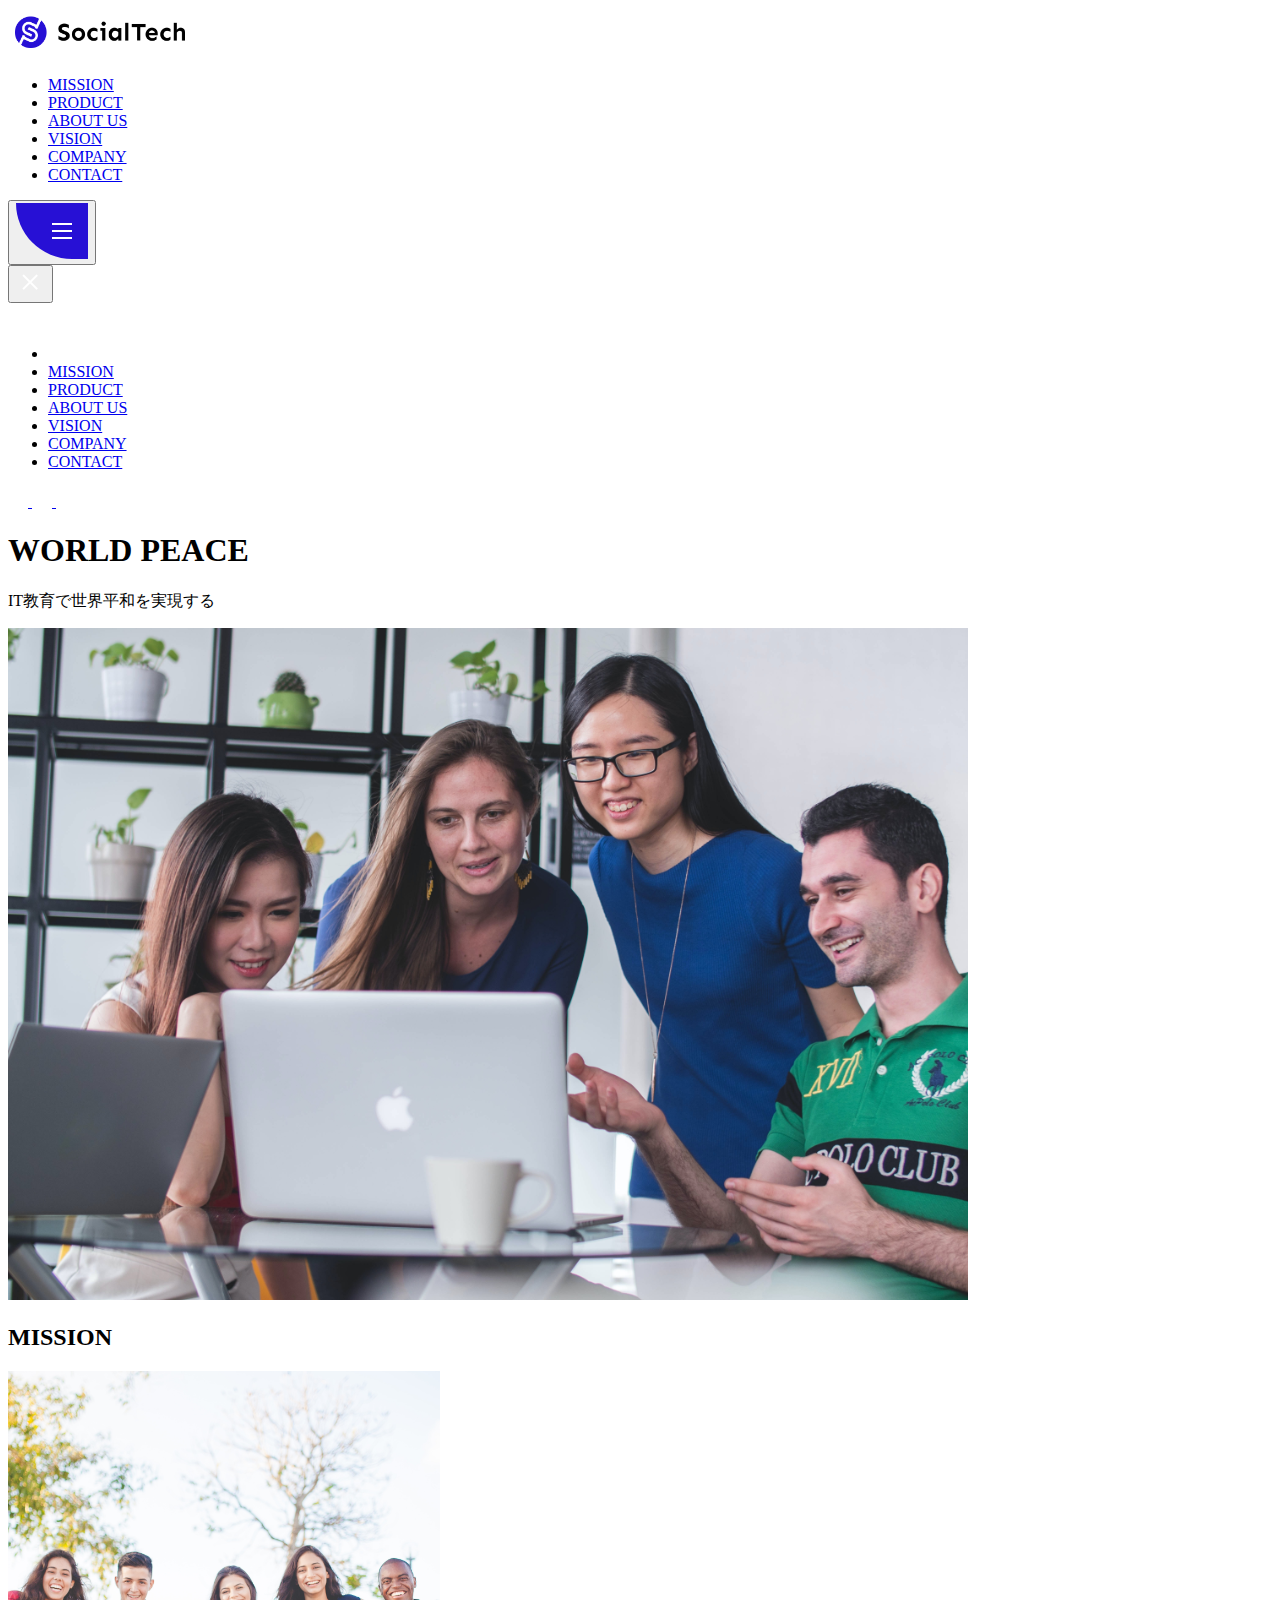
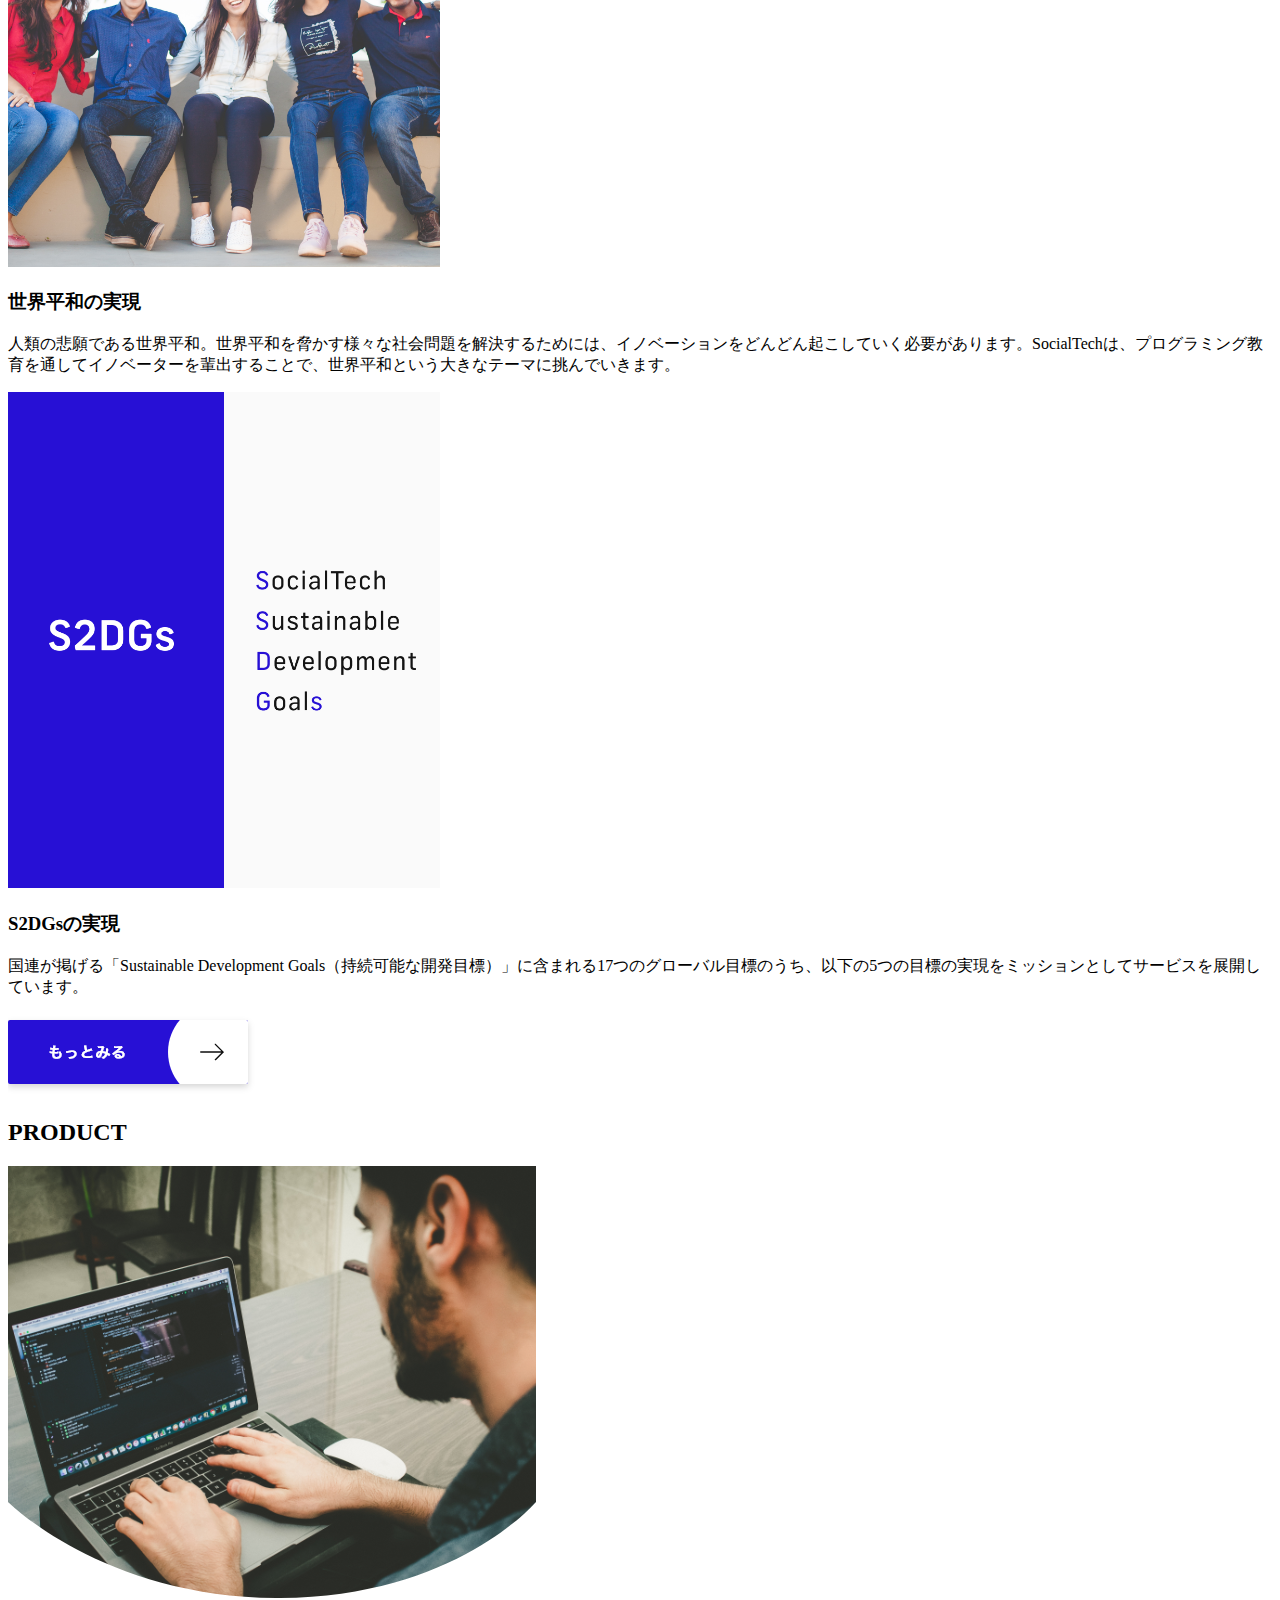
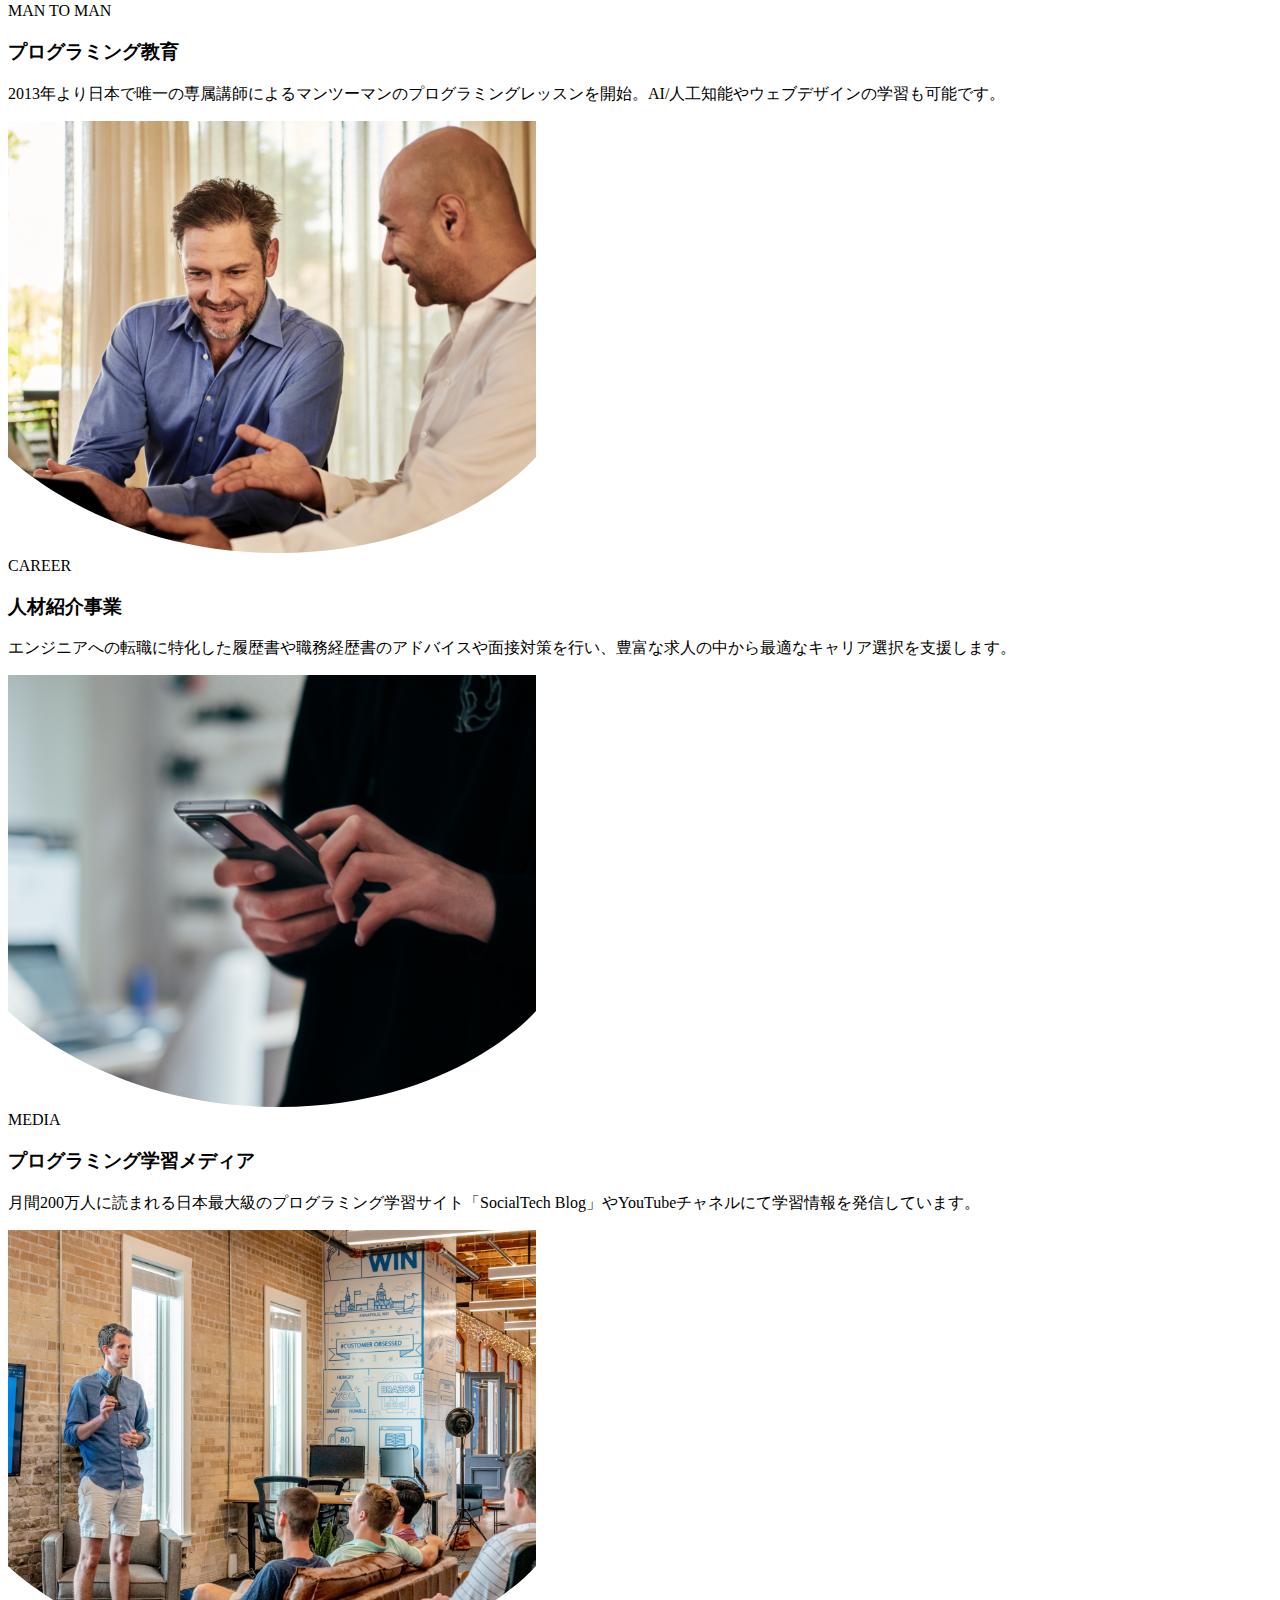
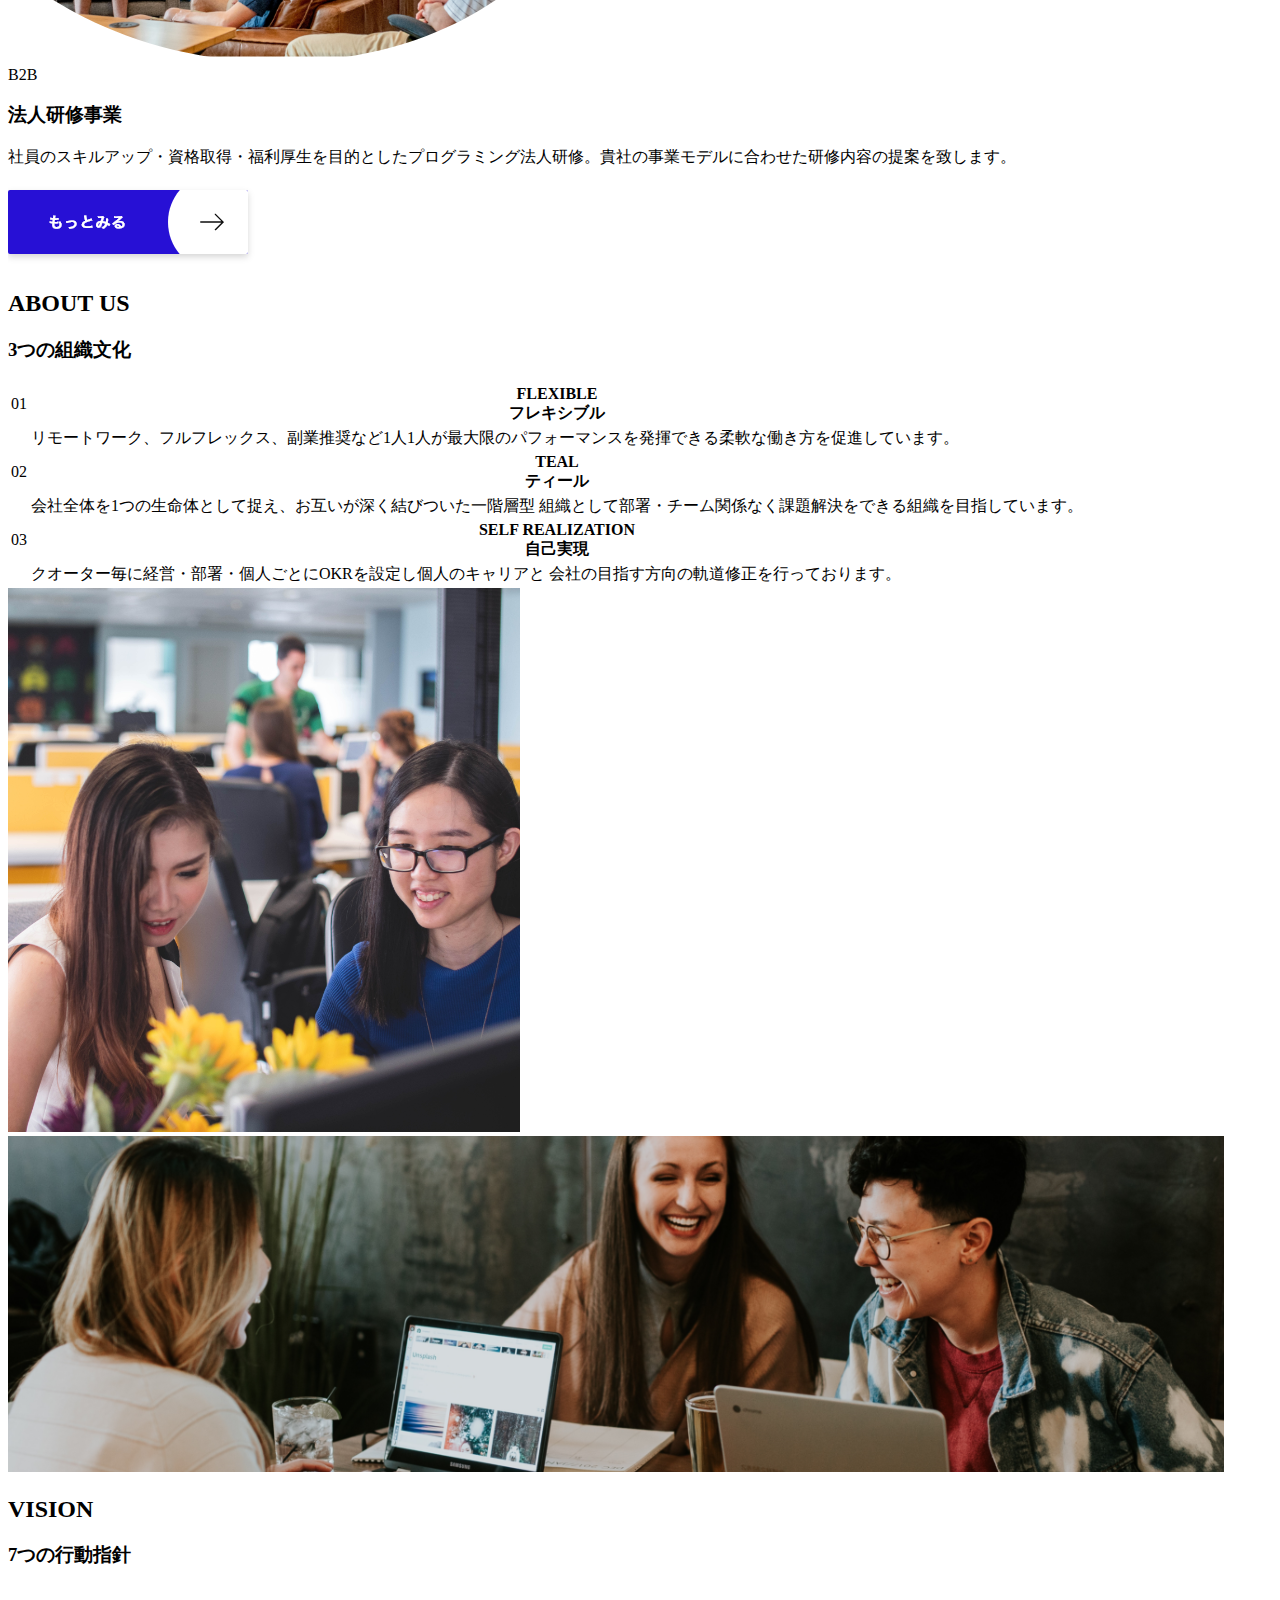
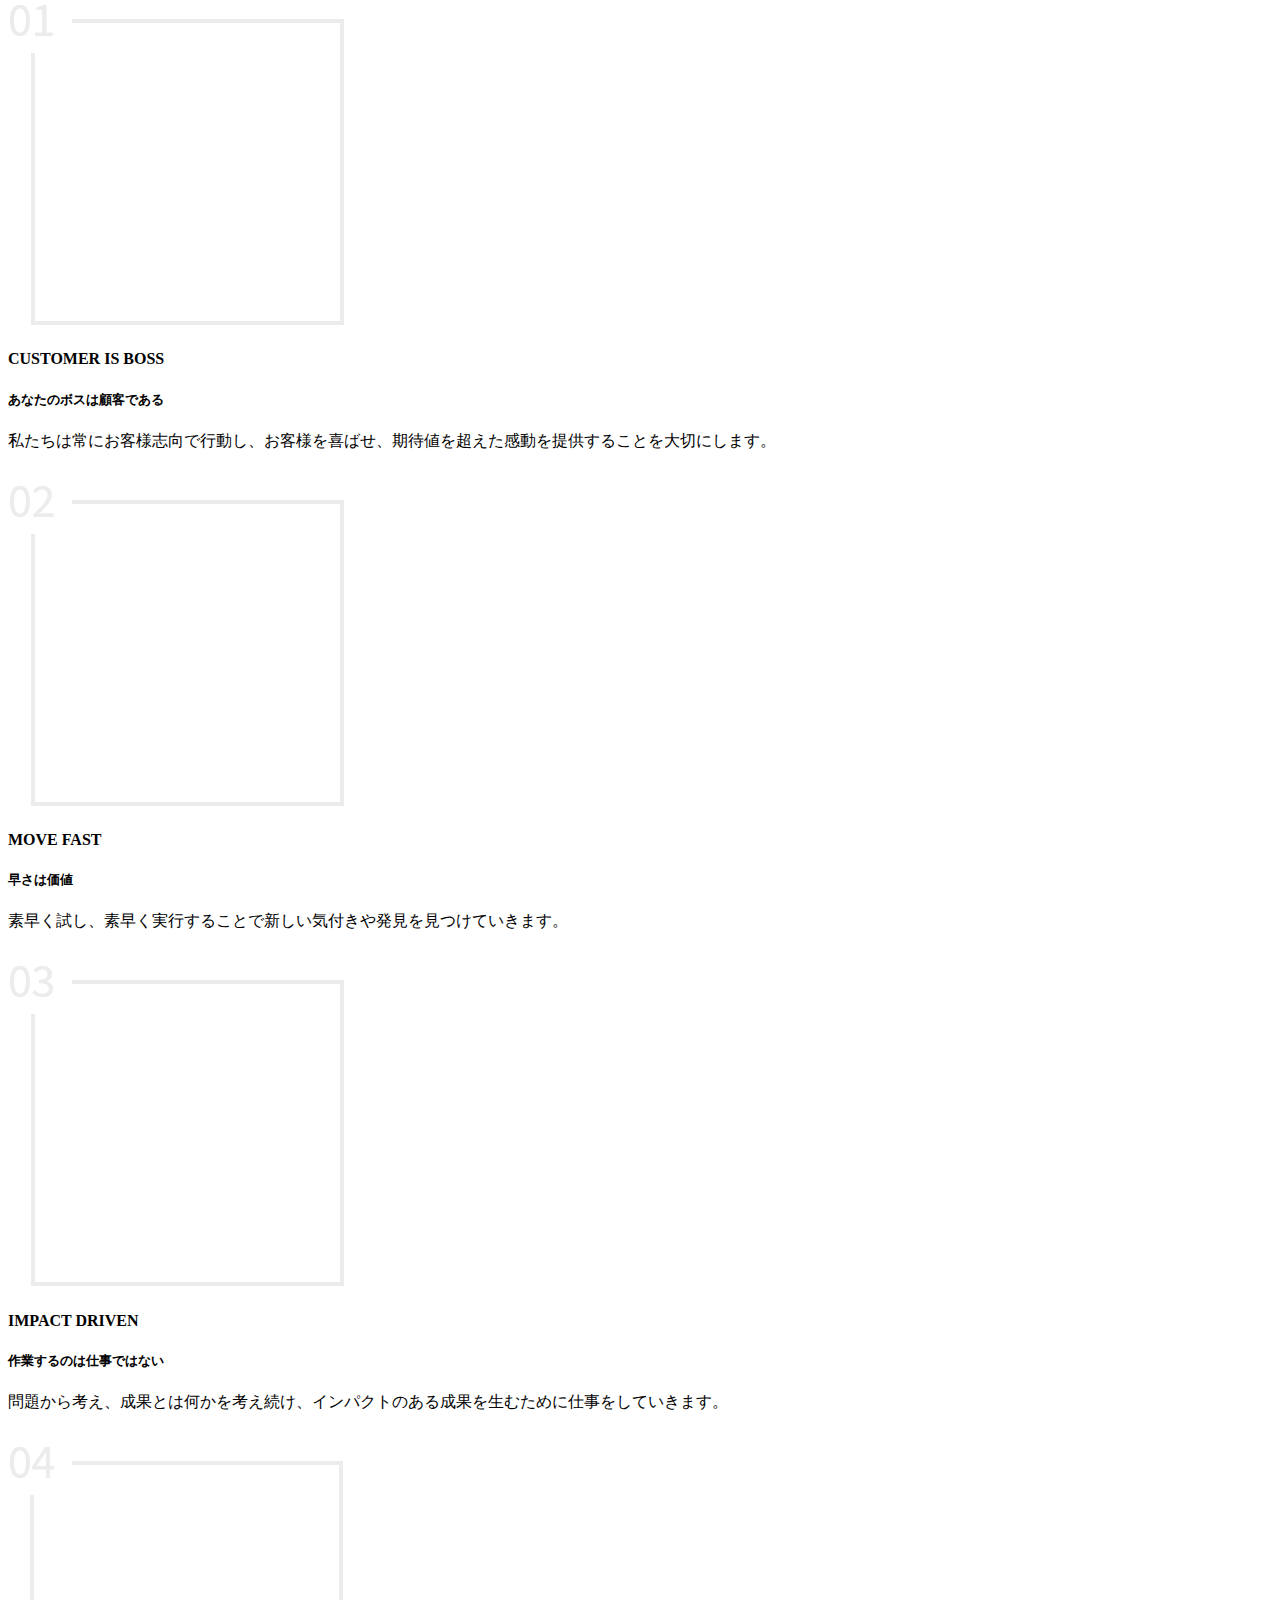
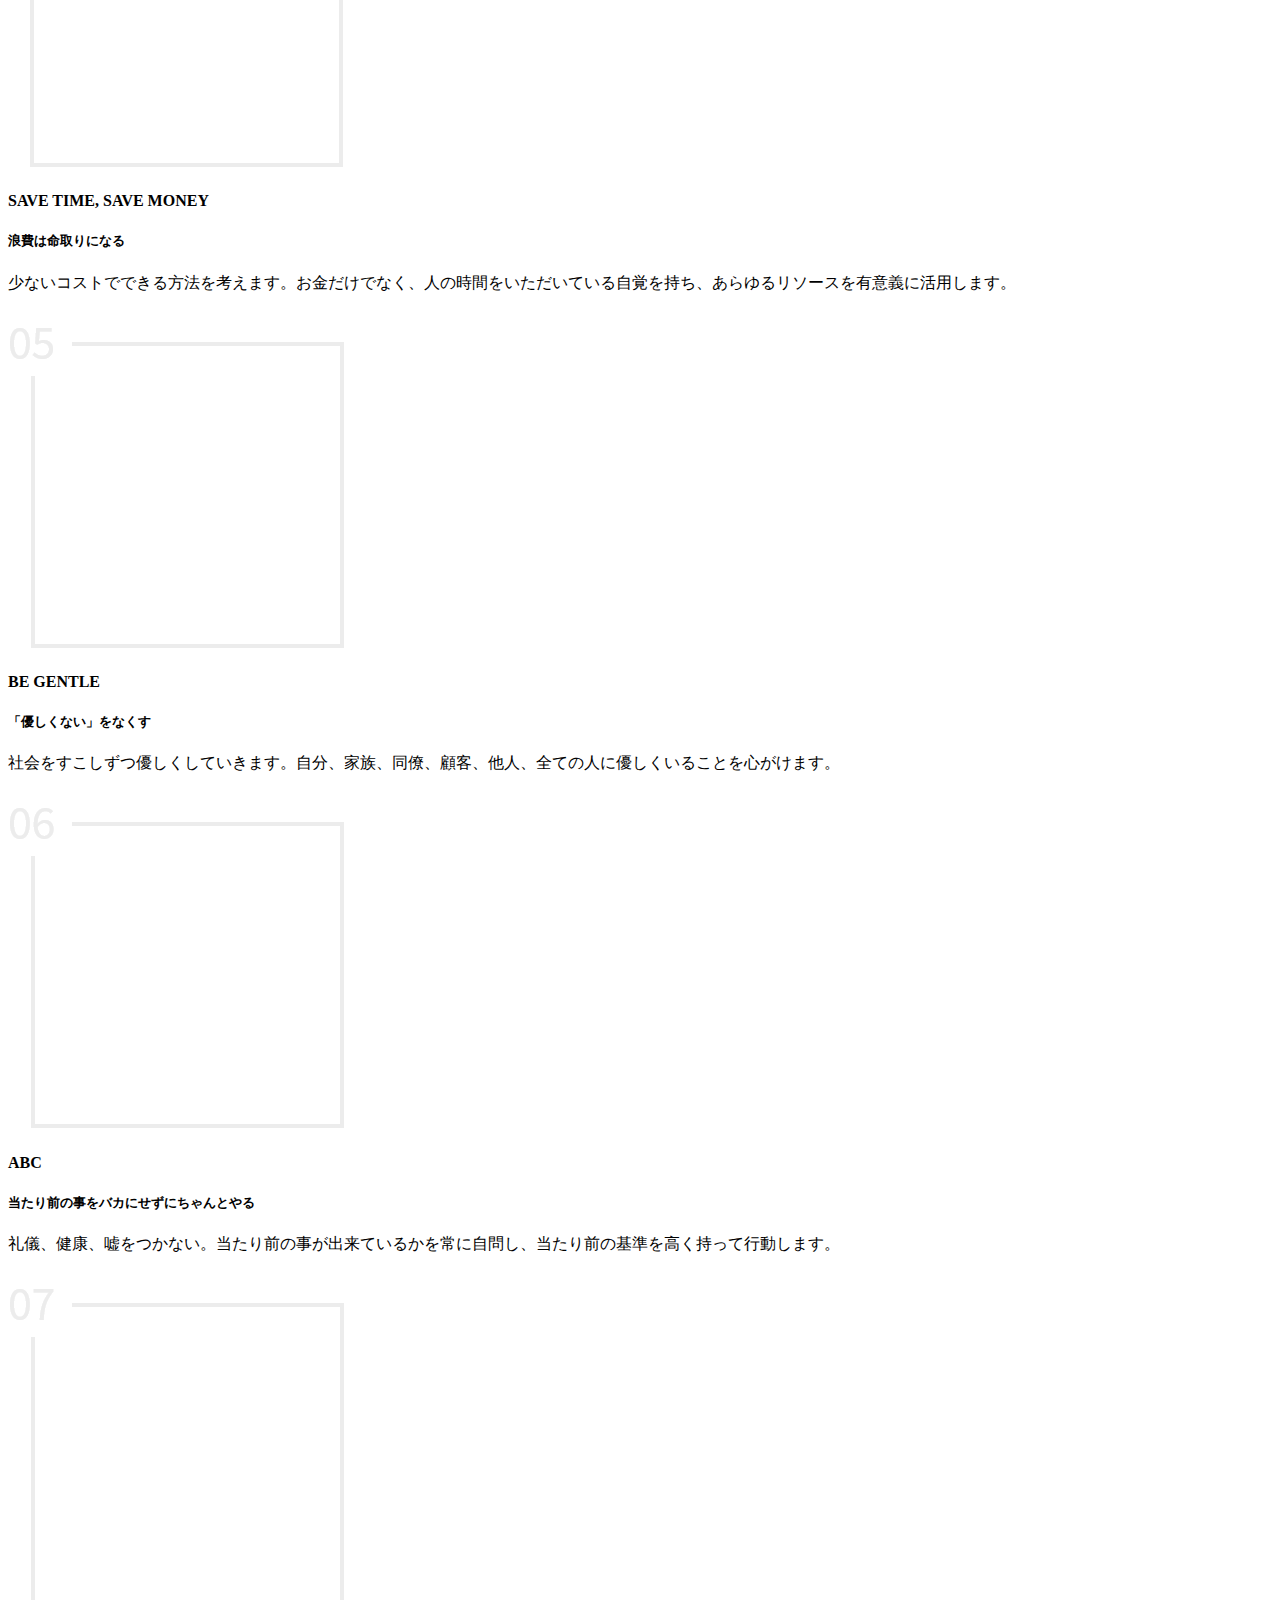
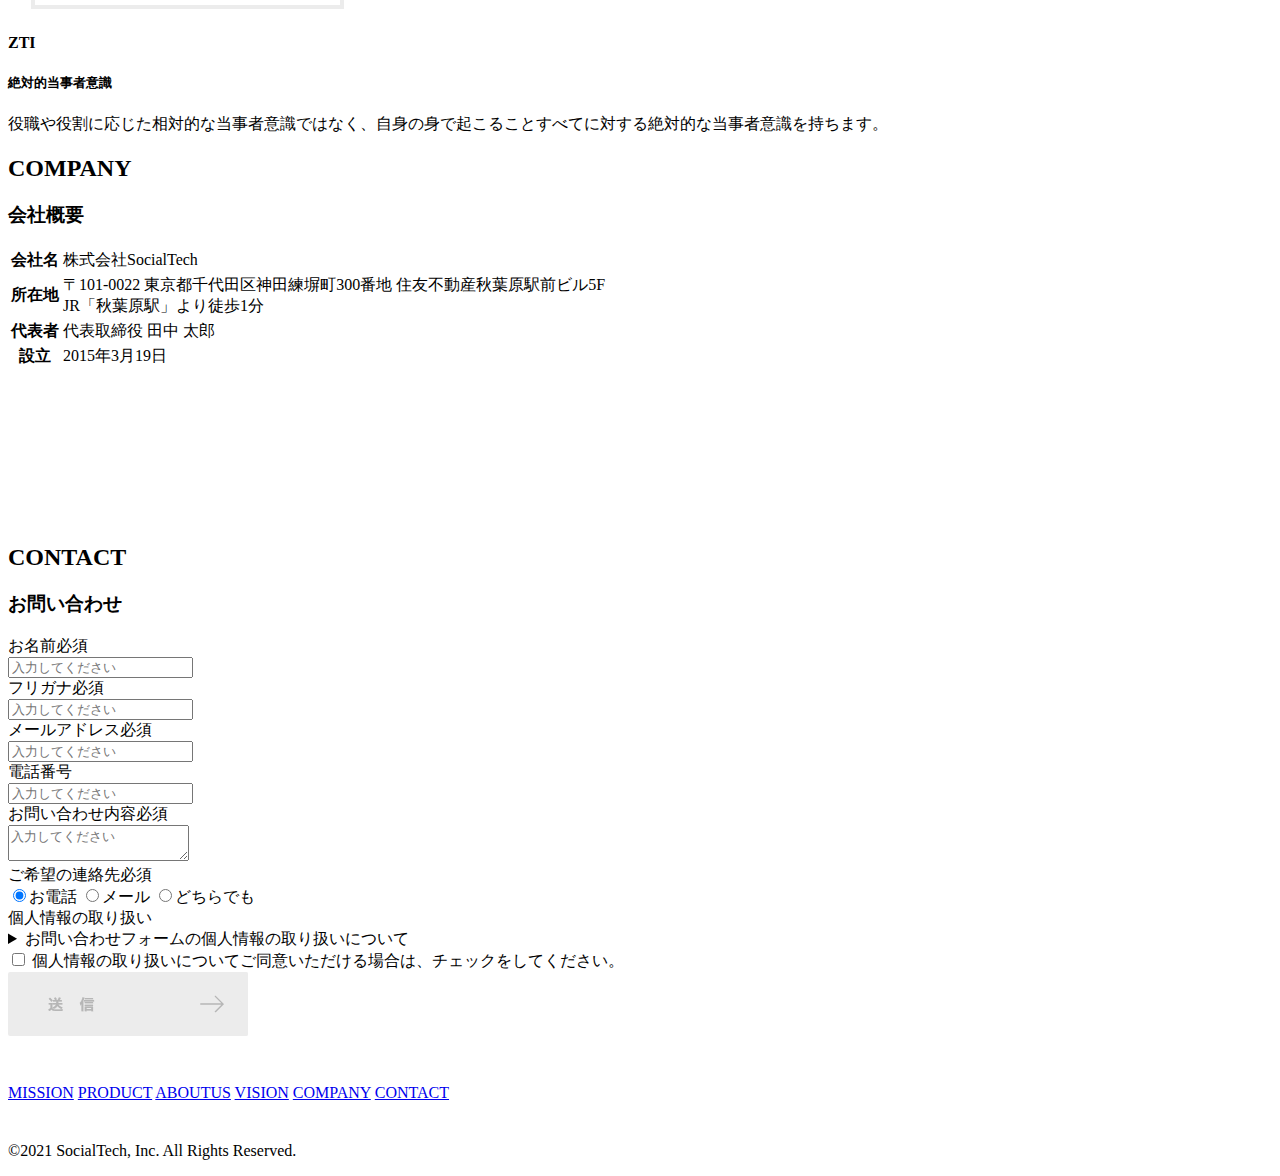
==== commit 8720aeca: "Add files via upload" ====
--- a/index.html
+++ b/index.html
@@ -6,6 +6,7 @@
   <meta name="description" content="SocialTechはEdTech業界のリーディングカンパニーを目指します。">
   <meta name="viewport" content="width=device-width, intial-scale=1.0">
   <link rel="stylesheet" href="style.css">
+  <link rel=”icon” href=“/images/favicon.ico”>
 </head>
 <body>
   <!--ヘッダー-->
--- a/style.css
+++ b/style.css
@@ -1,1110 +1,8 @@
-/* PC、スマホ共通スタイル */
-* {
-  box-sizing: border-box;
-}
-
-p {
-  font-size: 15px;
-}
-
-body {
-  max-width: 1080px;
-  margin: 0 auto 0 auto;
-  font-family: "Source Sans Pro", "Hiragino Kaku Gothic ProN", Meiryo, Arial, sans-serif;
-}
-
-/* ヘッダー */
-header {
-  display: flex;
-  justify-content: space-between;
-}
-
-/* ナビゲーションのレイアウト */
-#nav-pc {
-  font-size: 14px;
-}
-
-#nav-pc ul {
-  display: flex;
-  padding-left: 0;
-}
-
-#nav-pc li {
-  list-style: none;
-}
-
-/* ナビゲーションのリンクの装飾設定 */
-#nav-pc a {
-  text-decoration: none;
-  margin-left: 20px;
-  color: #0d0d0d;
-}
-
-#nav-pc a:hover {
-  text-decoration: underline;
-}
-
-/* スマホ用ナビを非表示 */
-#nav-sp,
-#menu-sp {
-  display: none;
-}
-
-/* メインビジュアル */
-#main-visual {
-  position: relative;
-  height: 470px;
-}
-
-#main-message {
-  position: absolute;
-  top: 0;
-  left: 0;
-  background-color: #2710d5;
-  color:  #ffffff;
-  border-radius:  0 0 476px 0;
-  max-width: 620px;
-  height:  100%;
-  width: 100%;
-  z-index: 11;
-}
-
-#main-message > h1 {
-  font-size: 60px;
-  margin: 100px 0 0 50px;
-}
-#main-message > p {
-  font-size: 28px;
-  margin: 0 0 0 50px;
-}
-
-#main-visual > img {
-  max-width: 620px;
-  border-radius: 476px 0 0 0;
-  position: absolute;
-  top: 0;
-  right: 0;
-  z-index: 10;
-}
-
-/* 見出し */
-h2 {
-  margin: 40px 0 0 0;
-}
-
-h2::after {
-  content: url("images/line.png");
-  margin-left: 10px;
-}
-
-h3 {
-  font-size: 27px;
-}
-
-/* ミッション */
-#mission {
-  margin: 80px auto 80px auto;
-}
-
-#mission-flex {
-  display: flex;
-}
-
-#mission-flex > div {
-  width: 50%;
-  margin: 20px;
-}
-
-#mission-photo {
-  width: 100%;
-}
-
-#s2dgs {
-  margin-top: 50px;
-  width: 100%;
-}
-
-/* プロダクト */
-#product {
-  background-color: #fafafa;
-  margin: 80px 0 80px 0;
-  padding: 10px 40px 0px 40px;
-}
-
-/* 外枠 */
-#product .product-flex {
-  margin-top: 40px;
-  display: flex;
-}
-
-/* 左のカラム */
-#product-left {
-  width: 50%;
-  margin-right: 20px;
-}
-
-/* 右のカラム */
-#product-right {
-  width: 50%;
-  margin-left: 20px;
-  margin-top: 80px;
-}
-
-/* 画像＋説明の枠 */
-#product-left > div {
-  position: relative;
-  height: 480px;
-  margin-right: 20px;
-}
-#product-right > div {
-  position: relative;
-  height: 480px;
-  margin-left: 20px;
-}
-
-/* 画像 */
-.product-photo {
-  width: 100%;
-}
-
- /* 説明文の枠 */
- .product-explain {
-  background-color: #ffffff;
-  position: absolute;
-  left: 0;
-  bottom: 50px;
-  margin: 0 40px 0 40px;
-  padding: 20px;
-  box-shadow: 5px 5px 10px rgba(0, 0, 0, 0.05);
-}
-
-/* 説明文の英語 */
-.product-explain > span {
-  color: #2710d5;
-  font-weight: bold;
-  font-size: 16px;
-  margin: 0;
-}
-
-/* 説明文の見出し */
-.product-explain > h3 {
-  margin: 5px 0 5px 0;
-}
-
-/* 説明文 */
-.product-explain > p {
-  font-size: 14px;
-  margin: 0;
-}
-
-/* もっと見るボタン */
-#product-more {
-  text-align: center;
-}
-
-#product-more a {
-  position: relative;
-  bottom: -42px;
-}
-
-/* ABOUT US */
-#aboutus {
-  margin: 80px auto 80px auto;
-}
-
-/* 3つの組織文化と画像を入れる枠 */
-#aboutus > div {
-  display: flex;
-}
-
-/* 画像 */
-.culture-img {
-  width: 50%;
-  align-self: flex-start;
-}
-
-.culture-img2 {
-  margin-top: 50px;
-  width: 100%;
-}
-
-/* 3つの組織文化の表 */
-.culture-table {
-  margin-right: 50px;
-}
-
-/* 番号 */
-.culture-num {
-  font-size: 80px;
-  color: #2710d5;
-  padding: 0 20px 0 0;
-}
-
-/* 見出し */
-.culture-table th {
-  text-align: left;
-  font-size: 28px;
-  font-weight: bold;
-}
-
-/* 組織文化英語 */
-.culture-en {
-  color: #2710d5;
-  font-size: 24px;
-}
-
-/* 説明文 */
-.product-description {
-  margin: 0;
-}
-
-  /* ビジョン */
-  #vision {
-    margin: 80px auto 80px auto;
-  }
-  
-  /* セクション内の外枠*/
-  #vision > div {
-    display: flex;
-    justify-content: space-between;
-    flex-wrap: wrap;
-  }
-  
-  /*7つの行動指針の枠*/
-  .vision-box {
-    width: 300px;
-    height: 300px;
-    margin-bottom: 30px;
-    position: relative;
-  }
-
-  .vision-box > img {
-    width: 100%;
-    position: relative;
-    z-index: 30;
-  }
-  
-  .vision-box > div {
-    position: absolute;
-    top: 0;
-    left: 0;
-    z-index: 31;
-    margin-right: 20px;
-  }
-  
-  .vision-box > div > h4 {
-    color: #2710d5;
-    font-size: 19px;
-    margin: 80px 0 0 0;
-  }
-  
-  .vision-box > div > h4::first-letter {
-    font-size: 40px;
-  }
-  
-  .vision-box > div > h5 {
-    font-size: 20px;
-    margin: 0 0 0 0;
-  }
-  
-  .vision-box > div > p {
-    margin: 10px 0 0 0;
-  }
-
-    /* 会社概要 */
-    #company {
-      margin: 80px auto 80px auto;
-    }
-
-    #company-table {
-      width: 100%;
-    }
-    
-    .tableheader {
-      text-align: left;
-      padding: 20px;
-      border-bottom-color: #2710d5;
-      border-bottom-width: 1px;
-      border-bottom-style: solid;
-      width: 100px;
-    }
-    
-    .tableheader-first {
-      border-top-color: #2710d5;
-      border-top-width: 1px;
-      border-top-style: solid;
-    }
-    
-    .cell {
-      padding: 30px;
-      border-bottom-color: #ececec;
-      border-bottom-width: 1px;
-      border-bottom-style: solid;
-    }
-    
-    .cell-first {
-      border-top-color: #ececec;
-      border-top-width: 1px;
-      border-top-style: solid;
-    }
-
-     /* お問い合わせ */
-  #contact {
-    margin: 80px auto 80px auto;
-  }
-  
-  /* 外枠 */
-  #contact > form > div {
-    display: flex;
-    flex-direction: row;
-    flex-wrap: wrap;
-    padding-bottom: 30px;
-  }
-
-    /* 左列の見出し */
-    .contact-heading {
-      width: 240px;
-      align-self: center;
-    }
-    /* 見出しのラベル */
-    .contact-label {
-      font-weight: bold;
-    }
-    /* 必須 */
-    .contact-span {
-      color: #ce2222;
-      margin: 0 0 0 20px;
-      font-weight: bold;
-    }
-
-     /* テキストボックス */
-  .contact-textbox {
-    border-top: 0px;
-    border-left: 0px;
-    border-right: 0px;
-    border-bottom-width: 1px;
-    border-bottom-color: #707070;
-    border-style: solid;
-    background-color: #fafafa;
-    width: 400px;
-    height: 56px;
-  }
-  
-  /* お問い合わせ内容のテキストエリア */
-  .contact-textarea {
-    border-top: 0px;
-    border-left: 0px;
-    border-right: 0px;
-    border-bottom-width: 1px;
-    border-bottom-color: #707070;
-    background-color: #fafafa;
-    width: 400px;
-    height: 200px;
-}
-
- /* 個人情報の取り扱い */
- #contact dt {
-  font-weight: bold;
-}
-
-#contact dd {
-  margin: 0 0 16px 0;
-}
-
-#contact dd p {
-  margin: 0;
-}
-
-#contact dd ul {
-  padding-left: 0;
-}
-
-#contact dd li {
-  margin-bottom: 0;
-  list-style: none;
-}
-
- /* フッター */
- footer {
-  background-color: #0d0d0d;
-  text-align: center;
-  padding: 80px 80px 30px 80px;
-}
-
-#footer-logo {
-  margin-bottom: 30px;
-}
-
-#footer-link {
-  margin-bottom: 50px;
-}
-
-#footer-link > a {
-  text-decoration: none;
-  margin: 10px;
-  color: #ffffff;
-}
-
-#footer-link > a:hover {
-  text-decoration: underline;
-}
-
-#sns-footer {
-  display: flex;
-  justify-content: space-between;
-  text-align: left;
-}
-
-#sns-footer a {
-  margin-right: 30px;
-}
-
-#copyright {
-  color: #ffffff;
-  margin: 0;
-}
-
-/* mission.html用スタイル */
-  /* ミッションのメインビジュアル */
-  .mission-main-inner {
-    background-image: url("images/mission/mission-main.png");
-    background-repeat: no-repeat;
-    background-position-y: center;
-  }
-  
-  #mission-title {
-    background-color: #2710d5;
-    width: 368px;
-    color: #ffffff;
-    height: 496px;
-    border-radius: 0 248px 248px 0;
-    position: relative;
-  }
-  
-  #mission-title h1 {
-    position: absolute;
-    top: 0;
-    left: 100px;
-    font-size: 80px;
-    line-height: 1;
-  }
-  
-  #mission-title h1 span {
-    font-size: 26px;
-  }
-  
-  #mission-title > p {
-    position: absolute;
-    top: 350px;
-    left: 100px;
-    font-size: 16px;
-  }
-
-  /* ミッションページ　S2DGSの設定 */
-  #mission-s2dgs {
-    padding: 20px;
-  }
-  
-  .mission-h2 {
-    color: #2710d5;
-    font-size: 40px;
-  }
-  
-  .mission-h2::after {
-    content: none;
-  }
-
-  /* ミッションページ　5つのゴールの設定 */
-  #mission-five-goals {
-    padding: 20px;
-    display: flex;
-  }
-  
-  #mission-five-goals .five-goals-image {
-    width: 30%;
-    padding: 20px;
-  }
-  
-  #mission-five-goals .five-goals-image img {
-    width: 100%;
-  }
-  
-  #mission-five-goals .five-goals-read {
-    width: 70%;
-    padding: 20px;
-  }
-  
-  #mission-five-goals .five-goals-read > div {
-    margin-bottom: 40px;
-  }
-  
-  .fivegoals-image-right {
-    float: right;
-    margin: 20px;
-  }
-  
-  .fivegoals-image-left {
-    float: left;
-    margin: 20px;
-  }
-  
-  .fivegoals-number {
-    color: #2710d5;
-    font-size: 48px;
-    font-weight: bold;
-    margin: 0;
-  }
-  
-  .fivegoals-h3 {
-    font-size: 28px;
-    margin: 0;
-  }
-  
-  .fivegoals-p {
-    margin: 0;
-  }
-
-    /* プロダクトページ */
-    .product-main-inner {
-      background-image: url("images/product/product-main.png");
-      background-repeat: no-repeat;
-      background-position-y: center;
-    }
-    
-    #product-title {
-      background-color: #2710d5;
-      width: 368px;
-      color: #ffffff;
-      height: 496px;
-      border-radius: 0 248px 248px 0;
-      position: relative;
-    }
-    
-    #product-title h1 {
-      position: absolute;
-      top: 0;
-      left: 100px;
-      font-size: 80px;
-      line-height: 1;
-    }
-    
-    #product-title h1 span {
-      font-size: 26px;
-    }
-    
-    #product-title > p {
-      position: absolute;
-      top: 350px;
-      left: 100px;
-      font-size: 16px;
-    }
-  
-     /* セクション */
-  .product-section {
-    display: flex;
-    padding: 20px 20px 0;
-  }
-  
-  .product-section .product-section-img {
-    width: 450px;
-  }
-  
-  /* 左が画像のセクション*/
-  .product-section-left .product-section-img img {
-    width: 100%;
-    padding: 0 40px 30px 0;
-    border-radius: 0 432px 0 0;
-  }
-  
-  .product-section-left .product-read {
-    width: 50%;
-    flex-grow: 1;
-  }
-  
-  .product-section-left .product-read p {
-    margin-bottom: 0;
-  }
-  
-  /* 右が画像のセクション*/
-  .product-section-right {
-    justify-content: space-between;
-  }
-  
-  .product-section-right .product-section-img img {
-    width: 100%;
-    padding: 0 0 30px 40px;
-    border-radius: 432px 0 0 0;
-  }
-  
-  .product-section-right .product-read {
-    width: 500px;
-  }
-  
-  .product-h2 {
-    color: #2710d5;
-    font-size: 24px;
-    margin: 0;
-  }
-  
-  .product-h3 {
-    font-size: 28px;
-    margin: 0;
-  }
-
-
- /*====================
-   スマートフォン用のスタイル
-  =====================*/
-  @media screen and (max-width: 767px) {
-    /* PC用ナビゲーション非表示 */
-    #nav-pc {
-      display: none;
-    }
-  
-    /* ハンバーガーメニュー */
-    #menu-sp {
-      display: block;
-      background-color: transparent;
-      float: right;
-      padding: 0;
-      border: none;
-    }
-  
-    /* スマホ用ナビゲーションの表示切替*/
-    /* 初期状態、レイアウトと非表示設定 */
-    #nav-sp {
-      background-color: #2710d5;
-      position: fixed;
-      left: 0;
-      top: 0;
-      height: 100%;
-      width: 100%;
-      display: none;
-      z-index: 100;
-    }
-
-     /* ×ボタン */
-     #close {
-      position: absolute;
-      top: 20px;
-      right: 20px;
-      background-color: transparent;
-      border: none;
-    }
-  
-    #nav-sp nav ul {
-      padding-left: 0;
-    }
-  
-    #nav-sp nav li {
-      list-style: none;
-    }
-  
-    /* ナビゲーションメニュー用ロゴ */
-    #logo-sp {
-      margin: 80px 0 30px 20px;
-    } 
-
-    /* ナビゲーションのリンクの装飾設定 */
-   #nav-sp nav a {
-    display: block;
-    color: #ffffff;
-  }
- 
-  #nav-sp nav a:hover {
-     text-decoration: underline;
-   }
- 
-   #nav-sp .menu {
-     text-decoration: none;
-     margin: 0 20px 0 20px;
-     height: 44px;
-     font-size: 16px;
-     background-image: url("images/arrow.png");
-     background-repeat: no-repeat;
-     background-position: right top;
-   }
-
-   #sns {
-    position: absolute;
-    bottom: 20px;
-    left: 20px;
-  }
-
-  #sns > a {
-    margin-right: 30px;
-  }
-
-    /* メインビジュアル */
-      #main-visual {
-        position: relative;
-        height: 470px;
-      }
-
-      #main-visual > div {
-        text-align: center;
-        height: 280px;
-      }
-
-      #main-visual h1 {
-        font-size: 28px;
-        margin: 90px 0 0 0;
-      }
-    
-      #main-visual > div > p {
-        margin: 0;
-        font-size: 15px;
-      }
-    
-      #main-visual > img {
-        width: 100%;
-        border-radius: 476px 0 0 0;
-        top: auto;
-        bottom: 0;
-      }
-
-       /*見出し*/
-    h2 {
-      margin: 15px 0 15px 0;
-    }
-    
-    h3 {
-      font-size: 24px;
-      margin: 10px 0 0 0;
-    }
-
-    /* ミッション */
-    #mission {
-      margin: 20px 0 20px 0;
-      padding: 0 20px 0 20px;
-    }
-  
-    #mission-flex {
-      flex-direction: column;
-    }
-  
-    #mission-flex > div {
-    width: 100%;
-    margin: 0;
-  }
-
-    /* プロダクト */
-    #product {
-      margin: 0;
-      padding: 10px 20px 0 20px;
-    }
-  
-    /* 外枠 */
-    #product .product-flex {
-      flex-direction: column;
-      margin-top: 0;
-    }
-  
-    /* 左右のカラム　スマホでは縦並び */
-    #product-left,
-    #product-right {
-      width: 100%;
-      margin: 0;
-    }
-
-    /*  画像＋説明の枠 */
-    #product-left > div,
-    #product-right > div {
-      height: auto;
-      margin: 0;
-    }
-  
-    /* 説明文の枠 */
-    .product-explain {
-      position: relative;
-      margin: 0;
-    }
-  
-    .product-explain > h3 {
-      margin: 10px 0 10px 0;
-      font-size: 24px;
-    }
-  
-   /* もっと見るボタン */
-     #product-more {
-       text-align: left;
-     }
-
-        /* ABOUT US */
-    #aboutus {
-      margin: 80px 20px 80px 20px;
-    }
-  
-    #aboutus > div {
-      flex-direction: column;
-   }
-  
-    .culture-table th {
-      font-size: 16px;
-    }
-  
-    .culture-table {
-      margin-right: 0;
-      padding-right: 20px;
-      order: 2;
-    }
-  
-    .culture-img {
-      width: 100%;
-      order: 1;
-    }
-  
-    .culture-img2 {
-      margin-top: 0;
-    }
-  
-    .culture-num {
-      padding: 0;
-    }
-  
-    .culture-description {
-      margin: 0;
-    }
-
-      /* ビジョン */
-      #vision {
-        margin: 80px 20px 80px 20px;
-      }
-    
-      .vision-box > img {
-        position: absolute;
-        top: 0;
-        left: 0;
-      }
-    
-      .vision-box > div > h4 {
-        margin: 60px 0 0 0;
-      }
-
-      /*会社概要*/
-    #company {
-      margin: 0 20px 0 20px;
-    }
-  
-    #company > h3 {
-      margin-bottom: 20px;
-    }
- 
-   .tableheader {
-      width: 50px;
-    }
-  
-    .cell {
-      padding: 20px;
-    }
-  
-    #company > iframe {
-      height: 240px;
-    }
-
-    /* お問い合わせ */
-    #contact {
-      margin: 80px 20px 80px 20px;
-    }
-  
-    #contact > h3 {
-      margin-bottom: 20px;
-    }
-  
-    #contact > form > div {
-      flex-direction: column;
-      margin-bottom: 20px;
-    }
-  
-    .contact-heading {
-      align-self: auto;
-      margin-bottom: 20px;
-    }
- 
-   .contact-textbox {
-      min-width: 300px;
-      width: 100%;
-    }
-  
-    .contact-textarea {
-      height: 150px;
-      width: 100%;
-    }
-  
-    .radiobutton {
-      margin-bottom: 20px;
-    }
-     /* フッター */
-     footer {
-      padding: 30px 20px 50px 20px;
-      text-align: left;
-    }
-  
-    #footer-link > a {
-      margin: 0 20px 30px 0;
-      display: block;
-      background-image: url("images/arrow.png");
-      background-repeat: no-repeat;
-      background-position: right top;
-    }
-  
-    #footer-link > a:hover {
-      text-decoration: underline;
-    }
-  
-    #sns-footer {
-      flex-direction: column;
-      justify-content: flex-start;
-    }
-  
-    #copyright {
-      font-size: 12px;
-      margin-top: 30px;
-    }
-
-     /* mission.html用スタイル */
-    /* ミッションのメインビジュアル */
-    #mission-main {
-      height: 256px;
-      margin-top: 4%;
-      position: relative;
-    }
-  
-    .mission-main-inner {
-      height: 80%;
-      background-size: cover;
-    }
-  
-    #mission-title {
-      width: 136px;
-      height: 256px;
-      position: absolute;
-      top: -10%;
-    }
-  
-    #mission-title h1 {
-      left: 20px;
-      font-size: 40px;
-    }
-  
-    #mission-title h1 span {
-      font-size: 18px;
-    }
-  
-    #mission-title > p {
-      top: 180px;
-      left: 20px;
-      font-size: 13px;
-    }
-
-      /* ミッションページ　S2DGSの設定 */
-      .mission-h2 {
-        font-size: 38px;
-        margin: 0px;
-      }
-    
-      .mission-h2::after {
-        content: none;
-      }
-    
-      #mission-s2dgs > img {
-        width: 100%;
-      }
-
-      /* ミッションページ　5つのゴールの設定 */
-    #mission-five-goals {
-      flex-direction: column;
-    }
-  
-    #mission-five-goals > div {
-      padding: 0;
-    }
-  
-    #mission-five-goals .five-goals-image,
-    #mission-five-goals .five-goals-read {
-      width: 100%;
-      padding: 0;
-    }
-  
-    #mission-five-goals .five-goals-read > div {
-      display: flex;
-      flex-direction: column;
-    }
-  
-    .fivegoals-image-right,
-    .fivegoals-image-left {
-      align-self: center;
-    }
-
-      /* プロダクトページ */
-      #product-main {
-        height: 256px;
-        margin-top: 4%;
-        position: relative;
-      }
-    
-      .product-main-inner {
-        height: 80%;
-        background-size: cover;
-      }
-    
-      #product-title {
-        width: 136px;
-        height: 256px;
-        position: absolute;
-        top: -10%;
-      }
-      
-      #product-title h1 {
-        left: 20px;
-        font-size: 40px;
-      }
-    
-      #product-title h1 span {
-        font-size: 18px;
-      }
-    
-      #product-title > p {
-        top: 180px;
-        left: 20px;
-        font-size: 13px;
-      }
-
-       /* セクション */
-    .product-section {
-      flex-direction: column;
-    }
-  
-    .product-section .product-section-img {
-      width: 100%;
-    }
-    
-    .product-section .product-section-img img {
-      width: 100%;
-      padding: 0;
-    }
-  
-    /* 左が画像のセクション*/
-    .product-section-left .product-section-img img {
-      border-radius: 0 300px 0 0;
-    }
-  
-    .product-section-left .product-read {
-      width: 100%;
-      flex-grow: 1;
-    }
-  
-    /* 右が画像のセクション*/
-    .product-section-right .product-section-img img {
-      order: 1;
-      border-radius: 300px 0 0 0;
-    }
-  
-    .product-section-right .product-read {
-      order: 2;
-      width: 100%;
-    }
-
-
-    }
-
+/*
+Theme Name: socialtech
+Theme URI: http://socialtech.local/
+Description: SAMURAI ENGINEERのWordPress教材
+Version: 1.0.0
+Author: kaoru itoh
+Author URI: https://pecherose.com/portfolio/
+*/